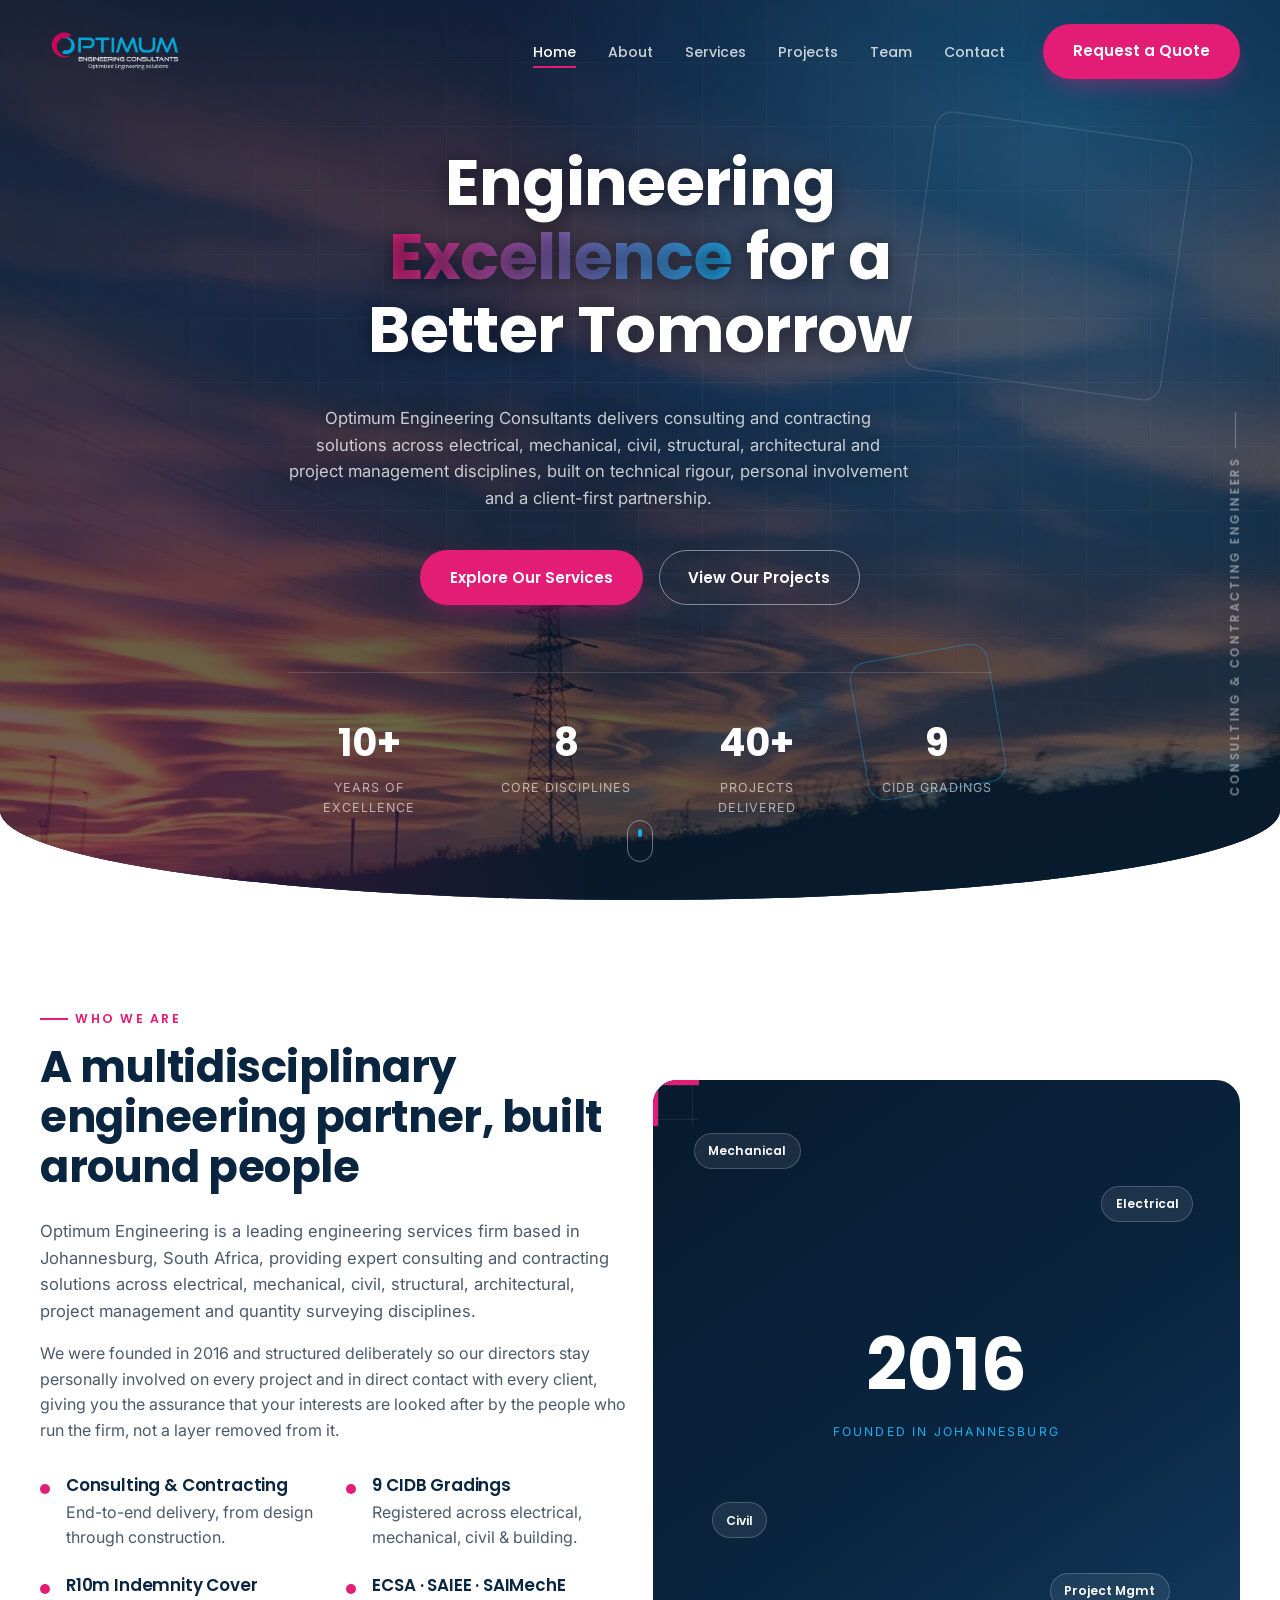
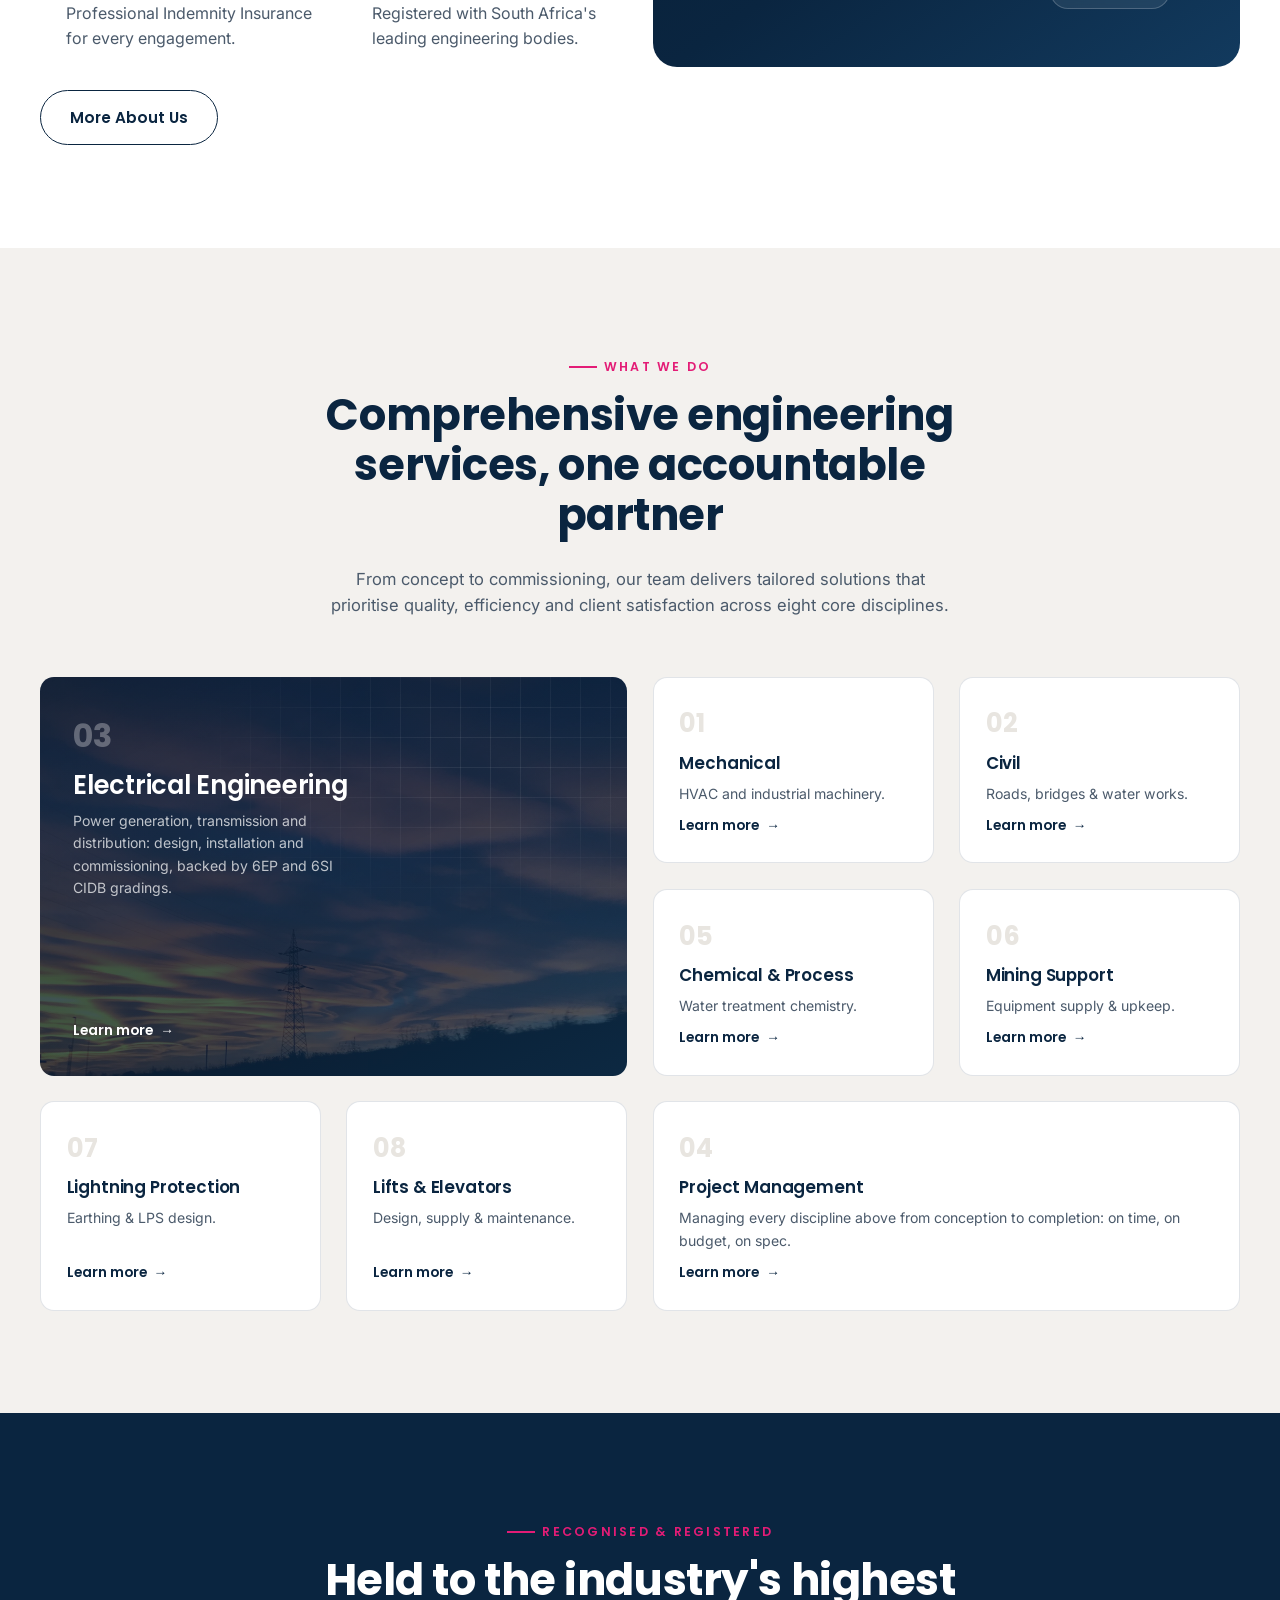
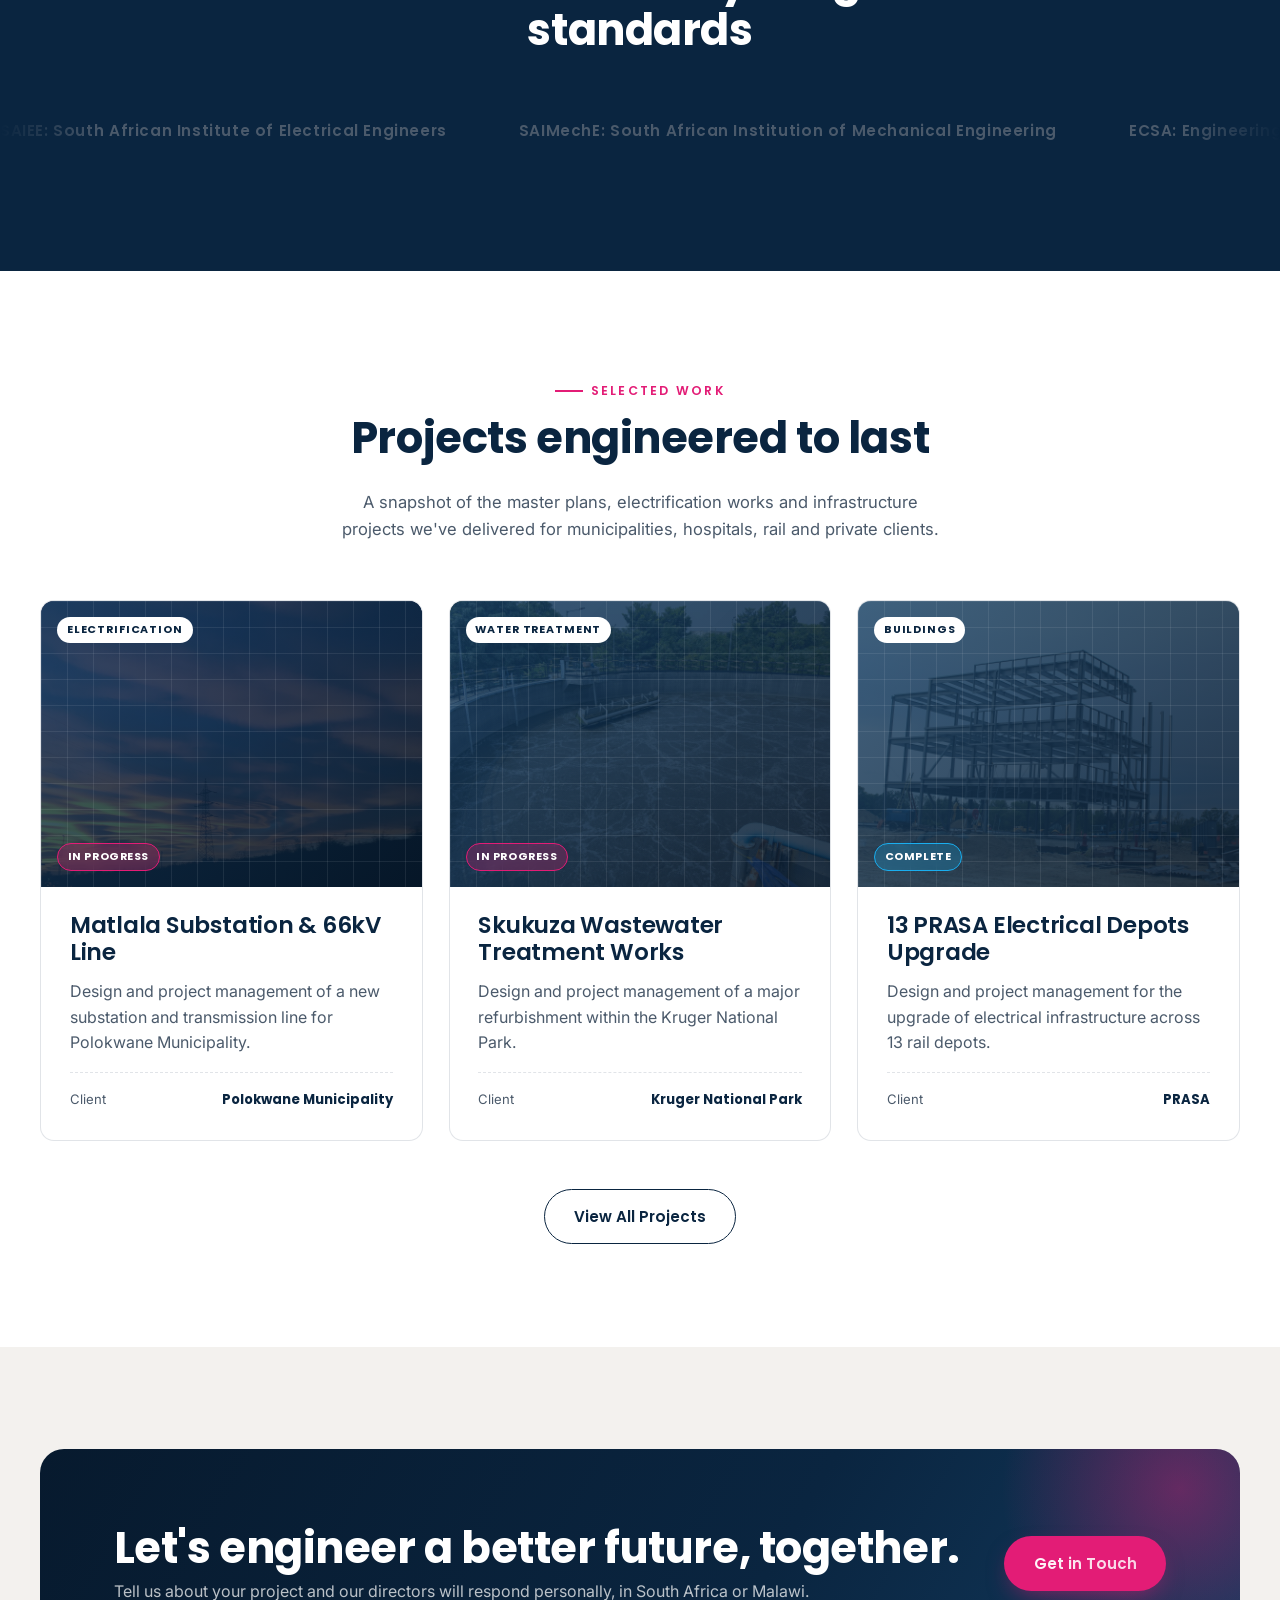
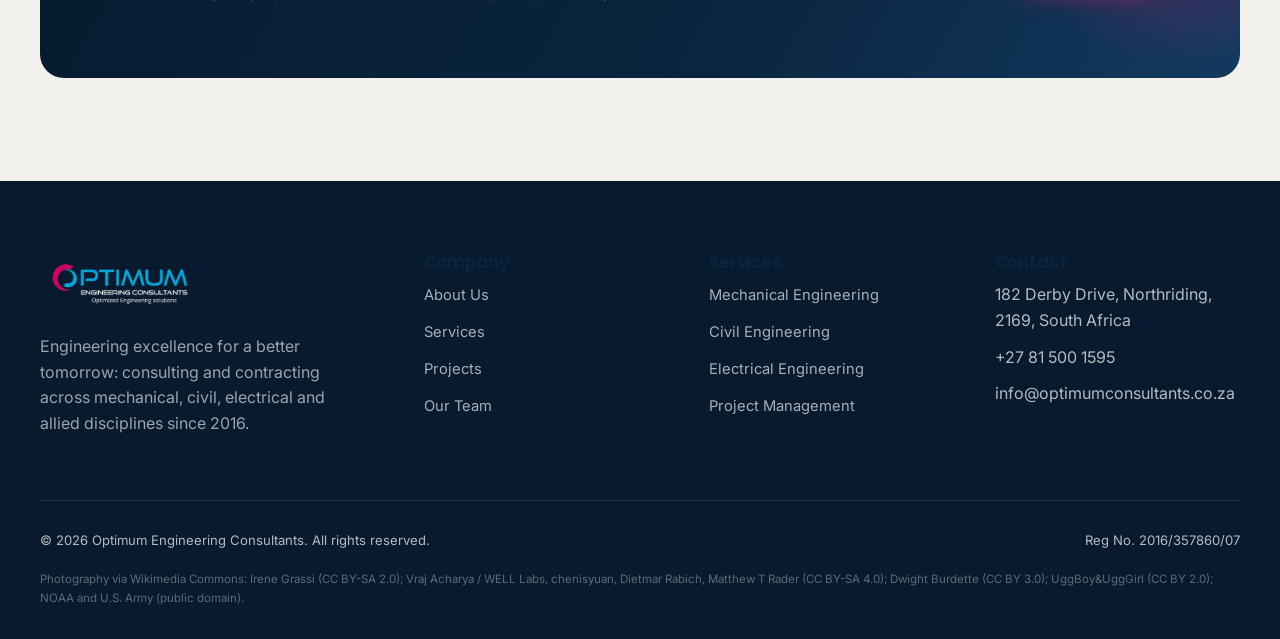
==== index.html @ 6f6d1c6f "Initial commit: Optimum Engineering Consultants website Multi-page static site with home, about, ser" ====
<!doctype html>
<html lang="en">
<head>
<meta charset="UTF-8">
<meta name="viewport" content="width=device-width, initial-scale=1.0">
<title>Optimum Engineering Consultants | Engineering Excellence for a Better Tomorrow</title>
<meta name="description" content="Optimum Engineering Consultants is a Johannesburg-based multidisciplinary engineering firm delivering mechanical, civil, electrical, project management and specialist engineering services across Southern Africa.">
<link rel="preconnect" href="https://fonts.googleapis.com">
<link rel="preconnect" href="https://fonts.gstatic.com" crossorigin>
<link href="https://fonts.googleapis.com/css2?family=Inter:wght@400;500;600;700&family=Poppins:wght@500;600;700&display=swap" rel="stylesheet">
<link rel="stylesheet" href="assets/css/base.css">
<link rel="stylesheet" href="assets/css/components.css">
<link rel="stylesheet" href="assets/css/animations.css">
</head>
<body>

<header class="site-header">
  <div class="container">
    <a href="index.html" class="brand">
      <img src="assets/img/logo.png" alt="Optimum Engineering Consultants" class="brand__logo">
    </a>
    <nav class="nav">
      <ul class="nav__links">
        <li><a href="index.html">Home</a></li>
        <li><a href="about.html">About</a></li>
        <li><a href="services.html">Services</a></li>
        <li><a href="projects.html">Projects</a></li>
        <li><a href="team.html">Team</a></li>
        <li><a href="contact.html">Contact</a></li>
      </ul>
      <a href="contact.html" class="btn btn--primary">Request a Quote</a>
    </nav>
    <button class="nav__toggle" aria-label="Toggle navigation" aria-expanded="false"><span></span></button>
  </div>
</header>

<main>

  <section class="hero">
    <div class="hero__photo" aria-hidden="true"></div>
    <div class="hero__bg" aria-hidden="true"></div>
    <div class="hero__grid" aria-hidden="true"></div>
    <div class="hero__panel hero__panel--a" aria-hidden="true"></div>
    <div class="hero__panel hero__panel--b" aria-hidden="true"></div>
    <span class="hero__tag" aria-hidden="true">Consulting &amp; Contracting Engineers</span>
    <div class="container">
      <div class="hero__content">
        <h1>Engineering <em>Excellence</em> for a Better Tomorrow</h1>
        <p class="lede">Optimum Engineering Consultants delivers consulting and contracting solutions across electrical, mechanical, civil, structural, architectural and project management disciplines, built on technical rigour, personal involvement and a client-first partnership.</p>
        <div class="hero__ctas">
          <a href="services.html" class="btn btn--primary">Explore Our Services</a>
          <a href="projects.html" class="btn btn--outline">View Our Projects</a>
        </div>
        <div class="hero__stats">
          <div class="stat">
            <div class="stat__num"><span data-count="10" data-suffix="+">0</span></div>
            <div class="stat__label">Years of Excellence</div>
          </div>
          <div class="stat">
            <div class="stat__num"><span data-count="8">0</span></div>
            <div class="stat__label">Core Disciplines</div>
          </div>
          <div class="stat">
            <div class="stat__num"><span data-count="40" data-suffix="+">0</span></div>
            <div class="stat__label">Projects Delivered</div>
          </div>
          <div class="stat">
            <div class="stat__num"><span data-count="9">0</span></div>
            <div class="stat__label">CIDB Gradings</div>
          </div>
        </div>
      </div>
    </div>
    <span class="scroll-cue" aria-hidden="true"></span>
  </section>

  <section class="section" id="about">
    <div class="container grid grid--2" style="align-items:center;">
      <div data-reveal>
        <span class="eyebrow">Who We Are</span>
        <h2>A multidisciplinary engineering partner, built around people</h2>
        <p class="lede">Optimum Engineering is a leading engineering services firm based in Johannesburg, South Africa, providing expert consulting and contracting solutions across electrical, mechanical, civil, structural, architectural, project management and quantity surveying disciplines.</p>
        <p>We were founded in 2016 and structured deliberately so our directors stay personally involved on every project and in direct contact with every client, giving you the assurance that your interests are looked after by the people who run the firm, not a layer removed from it.</p>
        <div class="grid grid--2" style="margin-top:2rem;">
          <div class="contact-card">
            <span class="contact-card__dot" aria-hidden="true"></span>
            <div>
              <h4>Consulting &amp; Contracting</h4>
              <p>End-to-end delivery, from design through construction.</p>
            </div>
          </div>
          <div class="contact-card">
            <span class="contact-card__dot" aria-hidden="true"></span>
            <div>
              <h4>9 CIDB Gradings</h4>
              <p>Registered across electrical, mechanical, civil &amp; building.</p>
            </div>
          </div>
          <div class="contact-card">
            <span class="contact-card__dot" aria-hidden="true"></span>
            <div>
              <h4>R10m Indemnity Cover</h4>
              <p>Professional Indemnity Insurance for every engagement.</p>
            </div>
          </div>
          <div class="contact-card">
            <span class="contact-card__dot" aria-hidden="true"></span>
            <div>
              <h4>ECSA &middot; SAIEE &middot; SAIMechE</h4>
              <p>Registered with South Africa's leading engineering bodies.</p>
            </div>
          </div>
        </div>
        <a href="about.html" class="btn btn--navy" style="margin-top:2.4rem;">More About Us</a>
      </div>
      <div data-reveal style="--reveal-delay:.15s;">
        <div class="spec-panel bracket bracket--end">
          <span class="spec-chip spec-chip--1">Mechanical</span>
          <span class="spec-chip spec-chip--2">Electrical</span>
          <span class="spec-chip spec-chip--3">Civil</span>
          <span class="spec-chip spec-chip--4">Project Mgmt</span>
          <div class="spec-panel__core">
            <div class="spec-panel__year">2016</div>
            <div class="spec-panel__label">Founded in Johannesburg</div>
          </div>
        </div>
      </div>
    </div>
  </section>

  <section class="section section--mist" id="services">
    <div class="container">
      <div class="section-head text-center">
        <span class="eyebrow">What We Do</span>
        <h2>Comprehensive engineering services, one accountable partner</h2>
        <p class="lede mx-auto">From concept to commissioning, our team delivers tailored solutions that prioritise quality, efficiency and client satisfaction across eight core disciplines.</p>
      </div>
      <div class="bento" data-reveal-group>
        <article class="bento__item bento__item--feature" style="--card-photo:url('../img/hero-pylon.jpg');">
          <span class="service-card__index">03</span>
          <h3>Electrical Engineering</h3>
          <p>Power generation, transmission and distribution: design, installation and commissioning, backed by 6EP and 6SI CIDB gradings.</p>
          <a href="services.html#electrical" class="service-card__link">Learn more</a>
        </article>
        <article class="bento__item">
          <span class="service-card__index">01</span>
          <h3>Mechanical</h3>
          <p>HVAC and industrial machinery.</p>
          <a href="services.html#mechanical" class="service-card__link">Learn more</a>
        </article>
        <article class="bento__item">
          <span class="service-card__index">02</span>
          <h3>Civil</h3>
          <p>Roads, bridges &amp; water works.</p>
          <a href="services.html#civil" class="service-card__link">Learn more</a>
        </article>
        <article class="bento__item">
          <span class="service-card__index">05</span>
          <h3>Chemical &amp; Process</h3>
          <p>Water treatment chemistry.</p>
          <a href="services.html#chemical" class="service-card__link">Learn more</a>
        </article>
        <article class="bento__item">
          <span class="service-card__index">06</span>
          <h3>Mining Support</h3>
          <p>Equipment supply &amp; upkeep.</p>
          <a href="services.html#mining" class="service-card__link">Learn more</a>
        </article>
        <article class="bento__item">
          <span class="service-card__index">07</span>
          <h3>Lightning Protection</h3>
          <p>Earthing &amp; LPS design.</p>
          <a href="services.html#lightning" class="service-card__link">Learn more</a>
        </article>
        <article class="bento__item">
          <span class="service-card__index">08</span>
          <h3>Lifts &amp; Elevators</h3>
          <p>Design, supply &amp; maintenance.</p>
          <a href="services.html#lifts" class="service-card__link">Learn more</a>
        </article>
        <article class="bento__item bento__item--wide">
          <span class="service-card__index">04</span>
          <h3>Project Management</h3>
          <p>Managing every discipline above from conception to completion: on time, on budget, on spec.</p>
          <a href="services.html#project-management" class="service-card__link">Learn more</a>
        </article>
      </div>
    </div>
  </section>

  <section class="section section--navy">
    <div class="container">
      <div class="section-head text-center" style="margin-bottom:2.4rem;">
        <span class="eyebrow">Recognised &amp; Registered</span>
        <h2>Held to the industry's highest standards</h2>
      </div>
    </div>
    <div class="stripe">
      <div class="stripe__track">
        <span class="stripe__item">SAIEE: South African Institute of Electrical Engineers</span>
        <span class="stripe__item">SAIMechE: South African Institution of Mechanical Engineering</span>
        <span class="stripe__item">ECSA: Engineering Council of South Africa</span>
        <span class="stripe__item">ECA: Electrical Contractors Association</span>
        <span class="stripe__item">CIDB: Construction Industry Development Board</span>
        <span class="stripe__item">SAIEE: South African Institute of Electrical Engineers</span>
        <span class="stripe__item">SAIMechE: South African Institution of Mechanical Engineering</span>
        <span class="stripe__item">ECSA: Engineering Council of South Africa</span>
        <span class="stripe__item">ECA: Electrical Contractors Association</span>
        <span class="stripe__item">CIDB: Construction Industry Development Board</span>
      </div>
    </div>
  </section>

  <section class="section" id="projects">
    <div class="container">
      <div class="section-head text-center">
        <span class="eyebrow">Selected Work</span>
        <h2>Projects engineered to last</h2>
        <p class="lede mx-auto">A snapshot of the master plans, electrification works and infrastructure projects we've delivered for municipalities, hospitals, rail and private clients.</p>
      </div>
      <div class="grid grid--3" data-reveal-group>
        <article class="card project-card">
          <div class="project-card__media" style="--card-photo:url('../img/hero-pylon.jpg');">
            <span class="project-card__tag">Electrification</span>
            <span class="project-card__status project-card__status--progress">In Progress</span>
          </div>
          <div class="project-card__body">
            <h3>Matlala Substation &amp; 66kV Line</h3>
            <p>Design and project management of a new substation and transmission line for Polokwane Municipality.</p>
            <div class="project-card__meta"><span>Client</span><strong>Polokwane Municipality</strong></div>
          </div>
        </article>
        <article class="card project-card">
          <div class="project-card__media" style="--card-photo:url('../img/cards/water.jpg');">
            <span class="project-card__tag">Water Treatment</span>
            <span class="project-card__status project-card__status--progress">In Progress</span>
          </div>
          <div class="project-card__body">
            <h3>Skukuza Wastewater Treatment Works</h3>
            <p>Design and project management of a major refurbishment within the Kruger National Park.</p>
            <div class="project-card__meta"><span>Client</span><strong>Kruger National Park</strong></div>
          </div>
        </article>
        <article class="card project-card">
          <div class="project-card__media" style="--card-photo:url('../img/cards/building.jpg');">
            <span class="project-card__tag">Buildings</span>
            <span class="project-card__status project-card__status--complete">Complete</span>
          </div>
          <div class="project-card__body">
            <h3>13 PRASA Electrical Depots Upgrade</h3>
            <p>Design and project management for the upgrade of electrical infrastructure across 13 rail depots.</p>
            <div class="project-card__meta"><span>Client</span><strong>PRASA</strong></div>
          </div>
        </article>
      </div>
      <div class="text-center" style="margin-top:3rem;">
        <a href="projects.html" class="btn btn--navy">View All Projects</a>
      </div>
    </div>
  </section>

  <section class="section section--mist">
    <div class="container">
      <div class="cta-banner" data-reveal>
        <div>
          <h2>Let's engineer a better future, together.</h2>
          <p>Tell us about your project and our directors will respond personally, in South Africa or Malawi.</p>
        </div>
        <a href="contact.html" class="btn btn--primary">Get in Touch</a>
      </div>
    </div>
  </section>

</main>

<footer class="site-footer">
  <div class="container">
    <div class="footer__top">
      <div class="footer__about">
        <a href="index.html" class="brand" style="margin-bottom:1.2rem;">
          <img src="assets/img/logo.png" alt="Optimum Engineering Consultants" class="brand__logo">
        </a>
        <p>Engineering excellence for a better tomorrow: consulting and contracting across mechanical, civil, electrical and allied disciplines since 2016.</p>
      </div>
      <div>
        <h4>Company</h4>
        <ul class="footer__links">
          <li><a href="about.html">About Us</a></li>
          <li><a href="services.html">Services</a></li>
          <li><a href="projects.html">Projects</a></li>
          <li><a href="team.html">Our Team</a></li>
        </ul>
      </div>
      <div>
        <h4>Services</h4>
        <ul class="footer__links">
          <li><a href="services.html#mechanical">Mechanical Engineering</a></li>
          <li><a href="services.html#civil">Civil Engineering</a></li>
          <li><a href="services.html#electrical">Electrical Engineering</a></li>
          <li><a href="services.html#project-management">Project Management</a></li>
        </ul>
      </div>
      <div>
        <h4>Contact</h4>
        <ul class="footer__links">
          <li>182 Derby Drive, Northriding, 2169, South Africa</li>
          <li>+27 81 500 1595</li>
          <li>info@optimumconsultants.co.za</li>
        </ul>
      </div>
    </div>
    <div class="footer__bottom">
      <span>&copy; 2026 Optimum Engineering Consultants. All rights reserved.</span>
      <span>Reg No. 2016/357860/07</span>
    </div>
    <p style="margin:1.2rem 0 0;font-size:.72rem;color:rgba(255,255,255,.35);">Photography via Wikimedia Commons: Irene Grassi (CC BY-SA 2.0); Vraj Acharya / WELL Labs, chenisyuan, Dietmar Rabich, Matthew T Rader (CC BY-SA 4.0); Dwight Burdette (CC BY 3.0); UggBoy&amp;UggGirl (CC BY 2.0); NOAA and U.S. Army (public domain).</p>
  </div>
</footer>

<div class="mobile-cta-bar">
  <a href="contact.html" class="btn btn--primary">Request a Quote</a>
</div>

<script src="assets/js/main.js"></script>
</body>
</html>
---- assets/css/base.css ----
:root{
  --pink: #E31C76;
  --pink-dark: #B8125D;
  --navy: #0A2540;
  --navy-deep: #071A2E;
  --navy-soft: #123A5E;
  --cyan: #1AAEEF;
  --ink: #16222F;
  --ink-soft: #4B5A6B;
  --paper: #FFFFFF;
  --mist: #F3F1EE;
  --mist-dark: #E8E5E0;
  --line: rgba(10,37,64,.12);

  --font-head: 'Poppins', 'Segoe UI', sans-serif;
  --font-body: 'Inter', 'Segoe UI', sans-serif;

  --container: 1200px;
  --gap: clamp(1.25rem, 2vw, 2rem);
  --radius: 14px;

  --ease: cubic-bezier(.22,.9,.3,1);
}

*, *::before, *::after{ box-sizing: border-box; }

html{ scroll-behavior: smooth; }

body{
  margin: 0;
  font-family: var(--font-body);
  color: var(--ink);
  background: var(--paper);
  line-height: 1.6;
  -webkit-font-smoothing: antialiased;
  overflow-x: hidden;
  overflow-wrap: break-word;
}

img{ max-width: 100%; display: block; }

a{ color: inherit; text-decoration: none; }

ul{ margin: 0; padding: 0; list-style: none; }

h1, h2, h3, h4{
  font-family: var(--font-head);
  color: var(--navy);
  line-height: 1.15;
  margin: 0 0 .6em;
  letter-spacing: -0.01em;
  overflow-wrap: normal;
}

h1{ font-weight: 700; font-size: clamp(2.4rem, 5vw, 4.2rem); }
h2{ font-weight: 700; font-size: clamp(1.9rem, 3.4vw, 2.8rem); }
h3{ font-weight: 600; font-size: clamp(1.2rem, 1.8vw, 1.5rem); }
h4{ font-weight: 600; font-size: 1.05rem; }

p{ margin: 0 0 1em; color: var(--ink-soft); }

.container{
  width: min(100% - 2.5rem, var(--container));
  margin-inline: auto;
}

.section{
  padding: clamp(4rem, 8vw, 7rem) 0;
  position: relative;
}

.section--navy{
  background: var(--navy);
  color: #fff;
}
.section--navy p{ color: rgba(255,255,255,.72); }
.section--navy h2, .section--navy h3, .section--navy h4{ color: #fff; }

.section--mist{ background: var(--mist); }

.eyebrow{
  display: inline-flex;
  align-items: center;
  gap: .6em;
  font-family: var(--font-head);
  font-weight: 600;
  font-size: .78rem;
  letter-spacing: .18em;
  text-transform: uppercase;
  color: var(--pink);
  margin-bottom: 1em;
}
.eyebrow::before{
  content: '';
  width: 28px;
  height: 2px;
  background: var(--pink);
}

.lede{
  font-size: clamp(1.02rem, 1.3vw, 1.18rem);
  max-width: 62ch;
}

.text-center{ text-align: center; }
.mx-auto{ margin-inline: auto; }

.visually-hidden{
  position: absolute !important;
  width: 1px; height: 1px;
  overflow: hidden;
  clip: rect(0 0 0 0);
  white-space: nowrap;
}

@media (max-width: 760px){
  .section{ padding: 3.2rem 0; }
}

@media (max-width: 640px){
  .container{ width: min(100% - 1.75rem, var(--container)); }

  h1{ font-size: 1.9rem; letter-spacing: -0.015em; }
  h2{ font-size: 1.5rem; }
  h3{ font-size: 1.02rem; }
  h4{ font-size: .92rem; }
  body{ font-size: .93rem; }
  p{ font-size: .93rem; }
  .lede{ font-size: .96rem; }

  .eyebrow{ font-size: .68rem; margin-bottom: .8em; }
  .eyebrow::before{ width: 20px; }

  .section{ padding: 2.4rem 0; }
  .section-head{ margin-bottom: 1.8rem; }
}
---- assets/css/components.css ----
.btn{
  display: inline-flex;
  align-items: center;
  gap: .6em;
  font-family: var(--font-head);
  font-weight: 600;
  font-size: .95rem;
  padding: .95em 1.9em;
  border-radius: 999px;
  border: 1.5px solid transparent;
  cursor: pointer;
  transition: transform .35s var(--ease), box-shadow .35s var(--ease), background .35s var(--ease), color .35s var(--ease), border-color .35s var(--ease);
  white-space: nowrap;
}
.btn--primary{
  background: var(--pink);
  color: #fff;
  box-shadow: 0 10px 24px -8px rgba(227,28,118,.55);
}
.btn--primary:hover{
  background: var(--pink-dark);
  transform: translateY(-2px);
  box-shadow: 0 14px 30px -8px rgba(227,28,118,.65);
}
.btn--outline{
  background: transparent;
  border-color: rgba(255,255,255,.45);
  color: #fff;
}
.btn--outline:hover{
  border-color: #fff;
  transform: translateY(-2px);
}
.btn--navy{
  background: transparent;
  border-color: var(--navy);
  color: var(--navy);
}
.btn--navy:hover{
  background: var(--navy);
  color: #fff;
  transform: translateY(-2px);
}


.site-header{
  position: fixed;
  inset: 0 0 auto 0;
  z-index: 200;
  padding: 1.4rem 0;
  transition: padding .4s var(--ease), background .4s var(--ease), box-shadow .4s var(--ease);
}
.site-header .container{
  display: flex;
  align-items: center;
  justify-content: space-between;
  gap: 1.5rem;
}
.site-header.is-scrolled{
  padding: .8rem 0;
  background: rgba(10,37,64,.92);
  backdrop-filter: blur(14px);
  box-shadow: 0 10px 30px -18px rgba(0,0,0,.5);
}

.brand{
  display: inline-flex;
  align-items: center;
  line-height: 0;
  transition: transform .35s var(--ease);
}
.brand:hover{ transform: translateY(-1px); }
.brand__logo{
  display: block;
  height: 58px;
  width: auto;
}
.footer__about .brand__logo{ height: 62px; }

.nav{
  display: flex;
  align-items: center;
  gap: 2.4rem;
}
.nav__links{
  display: flex;
  gap: 2rem;
}
.nav__links a{
  font-family: var(--font-head);
  font-size: .88rem;
  font-weight: 500;
  color: rgba(255,255,255,.78);
  position: relative;
  padding: .3rem 0;
  transition: color .3s var(--ease);
}
.nav__links a::after{
  content: '';
  position: absolute;
  left: 0; bottom: -2px;
  width: 0;
  height: 2px;
  background: var(--pink);
  transition: width .35s var(--ease);
}
.nav__links a:hover,
.nav__links a.is-active{
  color: #fff;
}
.nav__links a:hover::after,
.nav__links a.is-active::after{
  width: 100%;
}

.nav__toggle{
  display: none;
  width: 42px;
  height: 42px;
  border-radius: 10px;
  border: 1px solid rgba(255,255,255,.3);
  background: transparent;
  position: relative;
  cursor: pointer;
}
.nav__toggle span,
.nav__toggle span::before,
.nav__toggle span::after{
  content: '';
  position: absolute;
  left: 11px; right: 11px;
  height: 2px;
  background: #fff;
  transition: transform .3s var(--ease), opacity .3s var(--ease);
}
.nav__toggle span{ top: 20px; }
.nav__toggle span::before{ top: -7px; }
.nav__toggle span::after{ top: 7px; }
.nav__toggle.is-open span{ background: transparent; }
.nav__toggle.is-open span::before{ transform: translateY(7px) rotate(45deg); }
.nav__toggle.is-open span::after{ transform: translateY(-7px) rotate(-45deg); }

@media (max-width: 920px){
  .nav__toggle{ display: block; }
  .nav{
    position: fixed;
    inset: 0 0 0 auto;
    width: min(78vw, 360px);
    height: 100vh;
    background: var(--navy-deep);
    flex-direction: column;
    align-items: flex-start;
    justify-content: center;
    padding: 2rem 2.4rem;
    transform: translateX(100%);
    transition: transform .5s var(--ease);
  }
  .nav.is-open{ transform: translateX(0); }
  .nav__links{
    flex-direction: column;
    gap: 1.4rem;
  }
  .nav__links a{ font-size: 1.1rem; }
}


.bracket{
  position: relative;
}
.bracket::before{
  content: '';
  position: absolute;
  width: 46px; height: 46px;
  border-left: 5px solid var(--pink);
  border-top: 5px solid var(--pink);
  top: -14px; left: -16px;
}
.bracket--end::after{
  content: '';
  position: absolute;
  width: 46px; height: 46px;
  border-right: 5px solid var(--cyan);
  border-bottom: 5px solid var(--cyan);
  bottom: -14px; right: -16px;
}

.section-head{
  max-width: 44rem;
  margin-bottom: clamp(2.4rem, 5vw, 3.6rem);
}
.section-head.text-center{ margin-inline: auto; }


.hero{
  position: relative;
  min-height: 100vh;
  padding: 7rem 0 3rem;
  display: flex;
  align-items: center;
  background: var(--navy);
  color: #fff;
  overflow: hidden;
  isolation: isolate;
  border-radius: 0 0 50% 50% / 0 0 clamp(50px, 7vw, 110px) clamp(50px, 7vw, 110px);
}
.hero__photo{
  position: absolute;
  inset: 0;
  z-index: -4;
  background-image: url('../img/hero-pylon.jpg');
  background-size: cover;
  background-position: center 68%;
  filter: grayscale(.1) brightness(.72) contrast(1.08) saturate(1.15);
  transform: scale(1.04);
}
.hero__bg{
  position: absolute;
  inset: 0;
  z-index: -3;
  background:
    radial-gradient(circle at 82% 14%, rgba(26,174,239,.3), transparent 42%),
    radial-gradient(circle at 6% 96%, rgba(227,28,118,.24), transparent 36%),
    linear-gradient(160deg, rgba(7,26,46,.68) 0%, rgba(10,37,64,.56) 55%, rgba(18,58,94,.5) 100%);
}
.hero__content h1,
.hero__content p,
.page-hero h1,
.page-hero .lede,
.page-hero__crumb{
  text-shadow: 0 2px 18px rgba(2,10,20,.55);
}
.hero__tag{
  position: absolute;
  right: 2.2rem;
  bottom: 6.5rem;
  z-index: 1;
  display: flex;
  align-items: center;
  gap: .8em;
  font-family: var(--font-head);
  font-size: .72rem;
  font-weight: 600;
  letter-spacing: .22em;
  text-transform: uppercase;
  color: rgba(255,255,255,.45);
  transform-origin: bottom right;
  transform: rotate(-90deg) translateX(100%);
  white-space: nowrap;
}
.hero__tag::after{
  content: '';
  width: 36px; height: 1px;
  background: rgba(255,255,255,.3);
}
@media (max-width: 920px){
  .hero__tag{ display: none; }
}
.hero__grid{
  position: absolute;
  inset: -2px;
  z-index: -1;
  background-image:
    linear-gradient(rgba(255,255,255,.05) 1px, transparent 1px),
    linear-gradient(90deg, rgba(255,255,255,.05) 1px, transparent 1px);
  background-size: 64px 64px;
  mask-image: radial-gradient(ellipse 80% 70% at 60% 40%, #000 20%, transparent 78%);
}
.hero__panel{
  position: absolute;
  z-index: -1;
  border: 1.5px solid rgba(255,255,255,.14);
  border-radius: 18px;
}
.hero__panel--a{ width: 260px; height: 260px; top: 14%; right: 8%; transform: rotate(8deg); }
.hero__panel--b{ width: 140px; height: 140px; bottom: 12%; right: 22%; border-color: rgba(26,174,239,.4); transform: rotate(-10deg); }

.hero__content{
  max-width: 44rem;
  margin-inline: auto;
  text-align: center;
}
.hero__content .hero__ctas{ justify-content: center; }
.hero__content .hero__stats{ justify-content: center; }
.hero h1{ color: #fff; }
.hero h1 em{
  font-style: normal;
  background: linear-gradient(100deg, var(--pink), var(--cyan));
  -webkit-background-clip: text;
  background-clip: text;
  color: transparent;
}
.hero p{ color: rgba(255,255,255,.76); margin-top: 1.2rem; }
.hero__ctas{
  display: flex;
  flex-wrap: wrap;
  gap: 1rem;
  margin-top: 2.4rem;
}

.hero__stats{
  display: grid;
  grid-template-columns: repeat(4, auto);
  gap: clamp(1.6rem, 4vw, 3.2rem);
  margin-top: 4.2rem;
  padding-top: 2.4rem;
  border-top: 1px solid rgba(255,255,255,.14);
}
.stat__num{
  font-family: var(--font-head);
  font-weight: 700;
  font-size: clamp(1.8rem, 3vw, 2.4rem);
  color: #fff;
}
.stat__label{
  font-size: .78rem;
  color: rgba(255,255,255,.6);
  text-transform: uppercase;
  letter-spacing: .08em;
  margin-top: .3rem;
}

.scroll-cue{
  position: absolute;
  left: 50%;
  bottom: 2.4rem;
  transform: translateX(-50%);
  width: 26px; height: 42px;
  border: 1.5px solid rgba(255,255,255,.4);
  border-radius: 999px;
}
.scroll-cue::before{
  content: '';
  position: absolute;
  left: 50%; top: 8px;
  width: 4px; height: 8px;
  margin-left: -2px;
  border-radius: 2px;
  background: var(--cyan);
  animation: cueDrop 1.8s ease-in-out infinite;
}
@keyframes cueDrop{
  0%{ transform: translateY(0); opacity: 1; }
  70%{ transform: translateY(14px); opacity: 0; }
  100%{ opacity: 0; }
}

@media (max-width: 760px){
  .hero__stats{ grid-template-columns: repeat(2, auto); row-gap: 2rem; }
  .hero__panel{ display: none; }
}


.page-hero{
  position: relative;
  padding: clamp(8.5rem, 16vw, 11.5rem) 0 clamp(4rem, 8vw, 6rem);
  background: var(--navy);
  color: #fff;
  overflow: hidden;
  isolation: isolate;
  border-radius: 0 0 50% 50% / 0 0 clamp(50px, 7vw, 110px) clamp(50px, 7vw, 110px);
}
.page-hero__photo{
  position: absolute;
  inset: 0;
  z-index: -3;
  background-image: url('../img/hero-pylon.jpg');
  background-size: cover;
  background-position: center 62%;
  filter: grayscale(.1) brightness(.68) contrast(1.08) saturate(1.15);
  transform: scale(1.04);
}
.page-hero__bg{
  position: absolute;
  inset: 0;
  z-index: -2;
  background:
    radial-gradient(circle at 88% 10%, rgba(26,174,239,.3), transparent 42%),
    radial-gradient(circle at 4% 100%, rgba(227,28,118,.26), transparent 36%),
    linear-gradient(160deg, rgba(7,26,46,.72) 0%, rgba(10,37,64,.6) 55%, rgba(18,58,94,.54) 100%);
}
.page-hero__crumb{
  font-family: var(--font-head);
  font-size: .78rem;
  font-weight: 600;
  letter-spacing: .1em;
  text-transform: uppercase;
  color: rgba(255,255,255,.5);
  margin-bottom: 1.2rem;
}
.page-hero__crumb a{ color: rgba(255,255,255,.5); transition: color .3s var(--ease); }
.page-hero__crumb a:hover{ color: var(--cyan); }
.page-hero h1{ color: #fff; max-width: 32rem; }
.page-hero .lede{ color: rgba(255,255,255,.72); max-width: 40rem; }

.quote-band{
  position: relative;
  background: var(--navy);
  color: #fff;
  text-align: center;
  padding: clamp(4rem, 9vw, 6.5rem) 0;
  overflow: hidden;
  isolation: isolate;
}
.quote-band__bg{
  position: absolute;
  inset: 0;
  z-index: -1;
  background:
    radial-gradient(circle at 50% 120%, rgba(227,28,118,.22), transparent 55%),
    linear-gradient(160deg, var(--navy-deep) 0%, var(--navy) 100%);
}
.quote-band__mark{
  font-family: var(--font-head);
  font-weight: 700;
  font-size: 4.5rem;
  line-height: 1;
  color: var(--pink);
  opacity: .5;
  margin-bottom: -.6rem;
}
.quote-band__text{
  font-family: var(--font-head);
  font-weight: 600;
  font-size: clamp(1.4rem, 2.8vw, 2.2rem);
  line-height: 1.4;
  max-width: 50rem;
  margin-inline: auto;
}
.quote-band__text em{
  font-style: normal;
  background: linear-gradient(100deg, var(--pink), var(--cyan));
  -webkit-background-clip: text;
  background-clip: text;
  color: transparent;
}

.fact-list{ display: grid; gap: 1.1rem; }
.fact-list__row{
  display: flex;
  justify-content: space-between;
  align-items: baseline;
  gap: 1rem;
  padding-bottom: 1.1rem;
  border-bottom: 1px dashed rgba(255,255,255,.18);
  font-size: .92rem;
}
.fact-list__row:last-child{ border-bottom: none; padding-bottom: 0; }
.fact-list__label{ color: rgba(255,255,255,.6); }
.fact-list__value{
  font-family: var(--font-head);
  font-weight: 600;
  color: #fff;
  text-align: right;
}
.fact-panel{
  background: linear-gradient(155deg, var(--navy-deep), var(--navy) 65%, var(--navy-soft));
  border-radius: var(--radius);
  padding: clamp(1.8rem, 2.6vw, 2.4rem);
  color: #fff;
}
.fact-panel h3{ color: #fff; margin-bottom: 1.4rem; }

.grid{ display: grid; gap: var(--gap); }
.grid--2{ grid-template-columns: repeat(2, 1fr); }
.grid--3{ grid-template-columns: repeat(3, 1fr); }
.grid--4{ grid-template-columns: repeat(4, 1fr); }
.grid--auto{ grid-template-columns: repeat(auto-fit, minmax(230px, 1fr)); }
@media (max-width: 980px){
  .grid--4{ grid-template-columns: repeat(2, 1fr); }
  .grid--3{ grid-template-columns: repeat(2, 1fr); }
}
@media (max-width: 640px){
  .grid--2{ grid-template-columns: 1fr; }
  .grid--auto{ grid-template-columns: repeat(2, 1fr); }
}
@media (max-width: 440px){
  .grid--3, .grid--4{ grid-template-columns: 1fr; }
}


.card{
  background: #fff;
  border-radius: var(--radius);
  border: 1px solid var(--line);
  padding: clamp(1.6rem, 2.4vw, 2.2rem);
  min-width: 0;
  transition: transform .45s var(--ease), box-shadow .45s var(--ease), border-color .45s var(--ease);
}
.card:hover{
  transform: translateY(-6px);
  box-shadow: 0 24px 48px -24px rgba(10,37,64,.28);
  border-color: transparent;
}

.service-card{
  display: flex;
  flex-direction: column;
  gap: 1.1rem;
}
.service-card__index{
  font-family: var(--font-head);
  font-weight: 700;
  font-size: 2.2rem;
  color: var(--mist-dark);
  transition: color .4s var(--ease);
}
.card:hover .service-card__index{ color: var(--pink); }
.service-card h3{ margin-bottom: .2rem; }
.service-card p{ margin-bottom: 0; font-size: .96rem; }
.service-card__link{
  margin-top: auto;
  font-family: var(--font-head);
  font-weight: 600;
  font-size: .86rem;
  color: var(--navy);
  display: inline-flex;
  align-items: center;
  gap: .5em;
}
.service-card__link::after{
  content: '\2192';
  transition: transform .35s var(--ease);
}
.card:hover .service-card__link::after{ transform: translateX(5px); }


.bento{
  display: grid;
  grid-template-columns: repeat(4, 1fr);
  grid-auto-rows: minmax(150px, auto);
  gap: var(--gap);
}
.bento__item{
  background: #fff;
  border-radius: var(--radius);
  border: 1px solid var(--line);
  padding: clamp(1.4rem, 2vw, 2rem);
  display: flex;
  flex-direction: column;
  justify-content: flex-end;
  gap: .6rem;
  transition: transform .45s var(--ease), box-shadow .45s var(--ease), border-color .45s var(--ease);
}
.bento__item:hover{
  transform: translateY(-6px);
  box-shadow: 0 24px 48px -24px rgba(10,37,64,.28);
  border-color: transparent;
}
.bento__item .service-card__index{
  font-family: var(--font-head);
  font-weight: 700;
  font-size: 1.6rem;
  color: var(--mist-dark);
  transition: color .4s var(--ease);
}
.bento__item:hover .service-card__index{ color: var(--pink); }
.bento__item h3{ margin-bottom: 0; font-size: 1.05rem; }
.bento__item p{ font-size: .88rem; margin-bottom: 0; }

.bento__item--feature{
  grid-column: span 2;
  grid-row: span 2;
  position: relative;
  overflow: hidden;
  color: #fff;
  background:
    linear-gradient(155deg, rgba(7,26,46,.84), rgba(10,37,64,.76) 65%, rgba(18,58,94,.7)),
    var(--card-photo, none) center/cover no-repeat,
    linear-gradient(155deg, var(--navy-deep), var(--navy) 65%, var(--navy-soft));
  border: none;
  padding: clamp(1.8rem, 2.6vw, 2.6rem);
}
.bento__item--feature::before{
  content: '';
  position: absolute;
  inset: 0;
  background-image: linear-gradient(rgba(255,255,255,.07) 1px, transparent 1px), linear-gradient(90deg, rgba(255,255,255,.07) 1px, transparent 1px);
  background-size: 30px 30px;
  mask-image: radial-gradient(ellipse 70% 60% at 75% 20%, #000 10%, transparent 72%);
}
.bento__item--feature .service-card__index{ color: rgba(255,255,255,.3); font-size: 2rem; position: relative; }
.bento__item--feature h3{ color: #fff; font-size: clamp(1.3rem, 2vw, 1.7rem); position: relative; }
.bento__item--feature p{ color: rgba(255,255,255,.72); max-width: 32ch; position: relative; }
.bento__item--feature .service-card__link{ color: #fff; position: relative; }

.bento__item--wide{
  grid-column: span 2;
}

@media (max-width: 980px){
  .bento{ grid-template-columns: repeat(2, 1fr); }
  .bento__item--feature{ grid-column: span 2; grid-row: span 1; }
  .bento__item--wide{ grid-column: span 2; }
}
@media (max-width: 560px){
  .bento{ grid-template-columns: 1fr; }
  .bento__item--feature, .bento__item--wide{ grid-column: span 1; }
}


.value-card{
  background: var(--mist);
  border: none;
}
.value-card__num{
  display: inline-flex;
  align-items: center;
  justify-content: center;
  width: 2.4rem; height: 2.4rem;
  border-radius: 50%;
  background: var(--navy);
  color: #fff;
  font-family: var(--font-head);
  font-weight: 700;
  font-size: .95rem;
  margin-bottom: 1.1rem;
}
.value-card:hover .value-card__num{ background: var(--pink); }


.timeline{
  display: grid;
  grid-template-columns: repeat(4, 1fr);
  gap: var(--gap);
  position: relative;
}
.timeline::before{
  content: '';
  position: absolute;
  left: 0; right: 0; top: 22px;
  height: 2px;
  background: var(--line);
}
.timeline__step{ position: relative; }
.timeline__num{
  width: 44px; height: 44px;
  border-radius: 50%;
  background: var(--navy);
  color: #fff;
  display: flex;
  align-items: center;
  justify-content: center;
  font-family: var(--font-head);
  font-weight: 700;
  margin-bottom: 1.3rem;
  position: relative;
  z-index: 1;
}
@media (max-width: 860px){
  .timeline{ grid-template-columns: 1fr; gap: 1.8rem; }
  .timeline::before{ display: none; }
}


.stripe{
  display: flex;
  align-items: center;
  gap: clamp(2rem, 6vw, 4.5rem);
  overflow: hidden;
  padding: 1.6rem 0;
  mask-image: linear-gradient(90deg, transparent, #000 8%, #000 92%, transparent);
}
.stripe__track{
  display: flex;
  align-items: center;
  gap: clamp(2rem, 6vw, 4.5rem);
  animation: marquee 26s linear infinite;
  flex: none;
}
.stripe__item{
  font-family: var(--font-head);
  font-weight: 600;
  font-size: .95rem;
  letter-spacing: .04em;
  color: var(--ink-soft);
  white-space: nowrap;
}
@keyframes marquee{
  from{ transform: translateX(0); }
  to{ transform: translateX(-50%); }
}


.project-card{
  overflow: hidden;
  padding: 0;
  display: flex;
  flex-direction: column;
}
.project-card__media{
  aspect-ratio: 4/3;
  position: relative;
  background:
    linear-gradient(135deg, rgba(18,58,94,.8), rgba(7,26,46,.86)),
    var(--card-photo, none) center/cover no-repeat,
    linear-gradient(135deg, var(--navy-soft), var(--navy-deep));
  overflow: hidden;
}
.project-card__media::before{
  content: '';
  position: absolute;
  inset: 0;
  background-image: linear-gradient(rgba(255,255,255,.08) 1px, transparent 1px), linear-gradient(90deg, rgba(255,255,255,.08) 1px, transparent 1px);
  background-size: 26px 26px;
  transition: transform .6s var(--ease);
}
.project-card:hover .project-card__media::before{ transform: scale(1.12) rotate(2deg); }
.project-card__tag{
  position: absolute;
  top: 1rem; left: 1rem;
  font-family: var(--font-head);
  font-size: .68rem;
  font-weight: 700;
  letter-spacing: .08em;
  text-transform: uppercase;
  color: var(--navy);
  background: #fff;
  padding: .4em .9em;
  border-radius: 999px;
}
.project-card__status{
  position: absolute;
  bottom: 1rem; left: 1rem;
  font-family: var(--font-head);
  font-size: .68rem;
  font-weight: 700;
  letter-spacing: .05em;
  text-transform: uppercase;
  padding: .4em .9em;
  border-radius: 999px;
  color: #fff;
  background: rgba(255,255,255,.18);
  border: 1px solid rgba(255,255,255,.4);
  backdrop-filter: blur(6px);
}
.project-card__status--complete{ background: rgba(26,174,239,.25); border-color: var(--cyan); }
.project-card__status--progress{ background: rgba(227,28,118,.25); border-color: var(--pink); }
.project-card__body{ padding: 1.6rem 1.8rem 1.9rem; }
.project-card__meta{
  display: flex;
  justify-content: space-between;
  font-size: .82rem;
  color: var(--ink-soft);
  margin-top: 1rem;
  padding-top: 1rem;
  border-top: 1px dashed var(--line);
}
.project-card__meta strong{ color: var(--navy); font-family: var(--font-head); }

.filter-bar{
  display: flex;
  flex-wrap: wrap;
  gap: .7rem;
  margin-bottom: 2.6rem;
}
.filter-btn{
  font-family: var(--font-head);
  font-weight: 600;
  font-size: .82rem;
  padding: .6em 1.3em;
  border-radius: 999px;
  border: 1.5px solid var(--line);
  background: #fff;
  color: var(--ink-soft);
  cursor: pointer;
  transition: all .3s var(--ease);
}
.filter-btn:hover{ border-color: var(--pink); color: var(--pink); }
.filter-btn.is-active{
  background: var(--navy);
  border-color: var(--navy);
  color: #fff;
}


.team-card{
  text-align: left;
}
.team-card__avatar{
  width: 64px; height: 64px;
  border-radius: 14px;
  display: flex;
  align-items: center;
  justify-content: center;
  font-family: var(--font-head);
  font-weight: 700;
  font-size: 1.15rem;
  color: #fff;
  background: linear-gradient(135deg, var(--pink), var(--navy-soft));
  margin-bottom: 1.3rem;
}
.team-card__role{
  font-family: var(--font-head);
  font-size: .78rem;
  font-weight: 600;
  letter-spacing: .04em;
  text-transform: uppercase;
  color: var(--pink);
  margin-bottom: .3rem;
}
.team-card__creds{
  font-size: .85rem;
  color: var(--ink-soft);
  margin-top: .8rem;
  padding-top: .8rem;
  border-top: 1px solid var(--line);
}


.cta-banner{
  position: relative;
  border-radius: 24px;
  overflow: hidden;
  background: linear-gradient(120deg, var(--navy-deep), var(--navy) 60%, var(--navy-soft));
  padding: clamp(2.6rem, 6vw, 4.6rem);
  color: #fff;
  display: flex;
  align-items: center;
  justify-content: space-between;
  gap: 2rem;
  flex-wrap: wrap;
}
.cta-banner::before{
  content: '';
  position: absolute;
  width: 360px; height: 360px;
  right: -120px; top: -140px;
  background: radial-gradient(circle, rgba(227,28,118,.4), transparent 70%);
}
.cta-banner h2{ color: #fff; margin-bottom: .4rem; }
.cta-banner p{ color: rgba(255,255,255,.72); margin-bottom: 0; }


.form{
  display: grid;
  gap: 1.1rem;
}
.form__row{
  display: grid;
  grid-template-columns: 1fr 1fr;
  gap: 1.1rem;
}
.form label{
  display: block;
  font-family: var(--font-head);
  font-size: .82rem;
  font-weight: 600;
  color: var(--navy);
  margin-bottom: .5rem;
}
.form input,
.form select,
.form textarea{
  width: 100%;
  font-family: var(--font-body);
  font-size: .96rem;
  padding: .85em 1em;
  border-radius: 10px;
  border: 1.5px solid var(--line);
  background: #fff;
  color: var(--ink);
  transition: border-color .3s var(--ease), box-shadow .3s var(--ease);
}
.form input:focus,
.form select:focus,
.form textarea:focus{
  outline: none;
  border-color: var(--pink);
  box-shadow: 0 0 0 4px rgba(227,28,118,.12);
}
.form textarea{ resize: vertical; min-height: 130px; }
@media (max-width: 640px){ .form__row{ grid-template-columns: 1fr; } }

.contact-card{
  display: flex;
  gap: 1rem;
  align-items: flex-start;
  min-width: 0;
}
.contact-card > div{
  min-width: 0;
  flex: 1;
}
.contact-card__dot{
  width: 10px; height: 10px;
  border-radius: 50%;
  background: var(--pink);
  margin-top: .5rem;
  flex: none;
}
.contact-card h4{ margin-bottom: .3rem; }
.contact-card p{ margin-bottom: 0; }
.tag-placeholder{
  display: inline-block;
  font-size: .68rem;
  font-weight: 700;
  letter-spacing: .05em;
  text-transform: uppercase;
  color: var(--cyan);
  border: 1px dashed var(--cyan);
  padding: .2em .6em;
  border-radius: 999px;
  margin-left: .5em;
}


.spec-panel{
  position: relative;
  aspect-ratio: 1 / 1;
  border-radius: 24px;
  overflow: hidden;
  color: #fff;
  display: flex;
  align-items: center;
  justify-content: center;
  background: linear-gradient(145deg, var(--navy-deep), var(--navy) 60%, var(--navy-soft));
}
.spec-panel::before{
  content: '';
  position: absolute;
  inset: 0;
  background-image: linear-gradient(rgba(255,255,255,.07) 1px, transparent 1px), linear-gradient(90deg, rgba(255,255,255,.07) 1px, transparent 1px);
  background-size: 34px 34px;
}
.spec-panel__core{ position: relative; text-align: center; }
.spec-panel__year{
  font-family: var(--font-head);
  font-weight: 700;
  font-size: clamp(3rem, 8vw, 4.5rem);
}
.spec-panel__label{
  font-size: .76rem;
  letter-spacing: .18em;
  text-transform: uppercase;
  color: var(--cyan);
}
.spec-chip{
  position: absolute;
  font-family: var(--font-head);
  font-size: .76rem;
  font-weight: 600;
  padding: .6em 1.1em;
  border-radius: 999px;
  background: rgba(255,255,255,.08);
  border: 1px solid rgba(255,255,255,.2);
  backdrop-filter: blur(6px);
}
.spec-chip--1{ top: 9%; left: 7%; }
.spec-chip--2{ top: 18%; right: 8%; }
.spec-chip--3{ bottom: 22%; left: 10%; }
.spec-chip--4{ bottom: 10%; right: 12%; }
@media (max-width: 760px){
  .spec-chip{ font-size: .66rem; padding: .5em .85em; }
}


.service-row{
  display: grid;
  grid-template-columns: 1.1fr 1fr;
  gap: clamp(2rem, 5vw, 4rem);
  align-items: center;
  padding: clamp(3rem, 6vw, 4.6rem) 0;
  border-bottom: 1px solid var(--line);
  scroll-margin-top: 6.5rem;
}
.service-row:last-child{ border-bottom: none; }
.service-row__text{ order: 1; }
.service-row__visual{ order: 2; }
.service-row--reverse .service-row__text{ order: 2; }
.service-row--reverse .service-row__visual{ order: 1; }
.service-row__index{
  font-family: var(--font-head);
  font-weight: 700;
  font-size: 1rem;
  color: var(--pink);
  letter-spacing: .08em;
}
.service-row h2{ margin-top: .5rem; }

.service-visual{
  position: relative;
  border-radius: var(--radius);
  overflow: hidden;
  color: #fff;
  min-height: 300px;
  padding: clamp(1.8rem, 3vw, 2.6rem);
  display: flex;
  flex-direction: column;
  justify-content: space-between;
  background:
    linear-gradient(155deg, rgba(7,26,46,.86), rgba(10,37,64,.78) 65%, rgba(18,58,94,.72)),
    var(--card-photo, none) center/cover no-repeat,
    linear-gradient(155deg, var(--navy-deep), var(--navy) 65%, var(--navy-soft));
}
.service-visual::before{
  content: '';
  position: absolute;
  inset: 0;
  background-image: linear-gradient(rgba(255,255,255,.07) 1px, transparent 1px), linear-gradient(90deg, rgba(255,255,255,.07) 1px, transparent 1px);
  background-size: 28px 28px;
  mask-image: radial-gradient(ellipse 75% 65% at 80% 15%, #000 10%, transparent 72%);
}
.service-visual__index{
  position: relative;
  font-family: var(--font-head);
  font-weight: 700;
  font-size: clamp(3rem, 6vw, 4.2rem);
  line-height: 1;
  color: rgba(255,255,255,.16);
}
.service-visual__label{
  position: relative;
  font-family: var(--font-head);
  font-size: .72rem;
  font-weight: 600;
  letter-spacing: .14em;
  text-transform: uppercase;
  color: var(--cyan);
  margin-bottom: .9rem;
}
.service-visual__caps{ position: relative; display: grid; gap: .65rem; }
.service-visual__cap{
  font-size: .86rem;
  color: rgba(255,255,255,.8);
  padding-left: 1.1rem;
  position: relative;
}
.service-visual__cap::before{
  content: '';
  position: absolute;
  left: 0; top: .55em;
  width: 6px; height: 6px;
  border-radius: 50%;
  background: var(--pink);
}
@media (max-width: 760px){
  .service-row{ grid-template-columns: 1fr; }
  .service-row__text, .service-row--reverse .service-row__text{ order: 1; }
  .service-row__visual, .service-row--reverse .service-row__visual{ order: 2; }
}

.site-footer{
  background: var(--navy-deep);
  color: rgba(255,255,255,.7);
  padding: 4.5rem 0 2rem;
}
.footer__top{
  display: grid;
  grid-template-columns: 1.4fr 1fr 1fr 1fr;
  gap: 2.5rem;
  padding-bottom: 3rem;
  border-bottom: 1px solid rgba(255,255,255,.1);
}
.footer__about p{ color: rgba(255,255,255,.6); max-width: 32ch; }
.footer h4{ color: #fff; font-size: .82rem; letter-spacing: .08em; text-transform: uppercase; margin-bottom: 1.2rem; }
.footer__links li{ margin-bottom: .7rem; }
.footer__links a{ color: rgba(255,255,255,.65); font-size: .92rem; transition: color .3s var(--ease); }
.footer__links a:hover{ color: var(--cyan); }
.footer__bottom{
  display: flex;
  justify-content: space-between;
  flex-wrap: wrap;
  gap: 1rem;
  padding-top: 1.8rem;
  font-size: .82rem;
}
@media (max-width: 860px){
  .footer__top{ grid-template-columns: 1fr 1fr; gap: 1.8rem 1.4rem; }
  .footer__about{ grid-column: 1 / -1; }
}


.mobile-cta-bar{ display: none; }

@media (max-width: 640px){
  /* App-like density: smaller type, tighter spacing, compact controls */

  .btn{ padding: .8em 1.5em; font-size: .86rem; }

  .brand__logo{ height: 40px; }
  .footer__about .brand__logo{ height: 44px; }
  .site-header{ padding: 1rem 0; }
  .site-header.is-scrolled{ padding: .65rem 0; }

  .hero{ min-height: auto; padding: 6.5rem 0 2.75rem; }
  .hero p{ margin-top: .9rem; }
  .hero__ctas{ flex-direction: column; margin-top: 1.8rem; gap: .7rem; }
  .hero__ctas .btn{ width: 100%; justify-content: center; }
  .hero__stats{ gap: 1.4rem 1.6rem; margin-top: 2.4rem; padding-top: 1.6rem; }
  .stat__num{ font-size: 1.4rem; }
  .stat__label{ font-size: .66rem; }
  .hero__panel{ display: none; }

  .page-hero{ padding: 6rem 0 2.25rem; }
  .page-hero__crumb{ font-size: .66rem; margin-bottom: .8rem; }

  .eyebrow{ font-size: .64rem; }

  .card{ padding: 1.15rem; border-radius: 12px; }
  .value-card__num{ width: 2rem; height: 2rem; font-size: .82rem; }

  .service-card__index{ font-size: 1.7rem; }
  .bento__item{ padding: 1.1rem; }
  .bento__item--feature .service-card__index{ font-size: 1.5rem; }
  .bento__item--feature h3{ font-size: 1.05rem; }
  .bento__item--feature p{ font-size: .82rem; }

  .service-row{ padding: 1.8rem 0; }
  .service-visual{ min-height: auto; padding: 1.4rem; }
  .service-visual__index{ font-size: 2.1rem; }
  .service-visual__label{ font-size: .64rem; }
  .service-visual__cap{ font-size: .8rem; }
  .service-row__index{ font-size: .8rem; }

  .project-card__body{ padding: 1.2rem 1.3rem 1.4rem; }
  .project-card__tag, .project-card__status{ font-size: .6rem; padding: .35em .75em; }
  .filter-bar{ gap: .5rem; margin-bottom: 1.8rem; }
  .filter-btn{ padding: .5em 1.05em; font-size: .74rem; }

  .team-card__avatar{ width: 48px; height: 48px; font-size: .92rem; border-radius: 10px; margin-bottom: 1rem; }
  .team-card__role{ font-size: .68rem; }
  .team-card__creds{ font-size: .78rem; }

  .quote-band__mark{ font-size: 3rem; }
  .quote-band__text{ font-size: 1.1rem; }

  .fact-panel{ padding: 1.4rem; }
  .fact-list__row{ font-size: .82rem; padding-bottom: .85rem; }

  .timeline__num{ width: 36px; height: 36px; font-size: .85rem; margin-bottom: 1rem; }

  .cta-banner{ padding: 1.75rem; border-radius: 18px; }

  .stripe__item{ font-size: .82rem; }

  .form input, .form select, .form textarea{ font-size: .9rem; padding: .75em .9em; }
  .form label{ font-size: .76rem; }

  .site-footer{ padding: 2.75rem 0 6rem; }
  .footer__links a{ font-size: .86rem; }
  .footer__bottom{ font-size: .74rem; }

  body{ padding-bottom: 72px; }
  .mobile-cta-bar{
    display: flex;
    position: fixed;
    left: 0; right: 0; bottom: 0;
    z-index: 150;
    padding: .65rem 1rem calc(.65rem + env(safe-area-inset-bottom));
    background: rgba(7,26,46,.94);
    backdrop-filter: blur(14px);
    border-top: 1px solid rgba(255,255,255,.08);
  }
  .mobile-cta-bar .btn{ width: 100%; justify-content: center; }
}
---- assets/css/animations.css ----
@media (prefers-reduced-motion: no-preference){
  [data-reveal]{
    opacity: 0;
    transform: translateY(28px);
    transition: opacity .9s var(--ease), transform .9s var(--ease);
    transition-delay: var(--reveal-delay, 0s);
  }
  [data-reveal].is-visible{
    opacity: 1;
    transform: translateY(0);
  }

  [data-reveal-group] > *{
    opacity: 0;
    transform: translateY(24px);
    transition: opacity .7s var(--ease), transform .7s var(--ease);
  }
  [data-reveal-group].is-visible > *{
    opacity: 1;
    transform: translateY(0);
  }
  [data-reveal-group].is-visible > *:nth-child(1){ transition-delay: .05s; }
  [data-reveal-group].is-visible > *:nth-child(2){ transition-delay: .15s; }
  [data-reveal-group].is-visible > *:nth-child(3){ transition-delay: .25s; }
  [data-reveal-group].is-visible > *:nth-child(4){ transition-delay: .35s; }
  [data-reveal-group].is-visible > *:nth-child(5){ transition-delay: .45s; }
  [data-reveal-group].is-visible > *:nth-child(6){ transition-delay: .55s; }
  [data-reveal-group].is-visible > *:nth-child(7){ transition-delay: .65s; }
  [data-reveal-group].is-visible > *:nth-child(8){ transition-delay: .75s; }
}

@keyframes fadeInUp{
  from{ opacity: 0; transform: translateY(26px); }
  to{ opacity: 1; transform: translateY(0); }
}
.hero h1{ animation: fadeInUp .9s var(--ease) both .1s; }
.hero p{ animation: fadeInUp .9s var(--ease) both .34s; }
.hero__ctas{ animation: fadeInUp .9s var(--ease) both .46s; }
.hero__stats{ animation: fadeInUp 1s var(--ease) both .58s; }

@keyframes floatY{
  0%, 100%{ transform: translateY(0) rotate(var(--r, 0deg)); }
  50%{ transform: translateY(-18px) rotate(var(--r, 0deg)); }
}
.hero__panel--a{ animation: floatY 9s ease-in-out infinite; --r: 8deg; }
.hero__panel--b{ animation: floatY 7s ease-in-out infinite 1s; --r: -10deg; }

.spec-chip{ animation: floatY 6s ease-in-out infinite; }
.spec-chip--1{ animation-delay: .2s; }
.spec-chip--2{ animation-delay: 1.1s; }
.spec-chip--3{ animation-delay: .6s; }
.spec-chip--4{ animation-delay: 1.6s; }

@keyframes drift{
  from{ background-position: 0 0; }
  to{ background-position: 64px 64px; }
}
.hero__grid{ animation: drift 18s linear infinite; }

@media (prefers-reduced-motion: reduce){
  html{ scroll-behavior: auto; }
  *{ animation-duration: .001ms !important; animation-iteration-count: 1 !important; transition-duration: .001ms !important; }
}
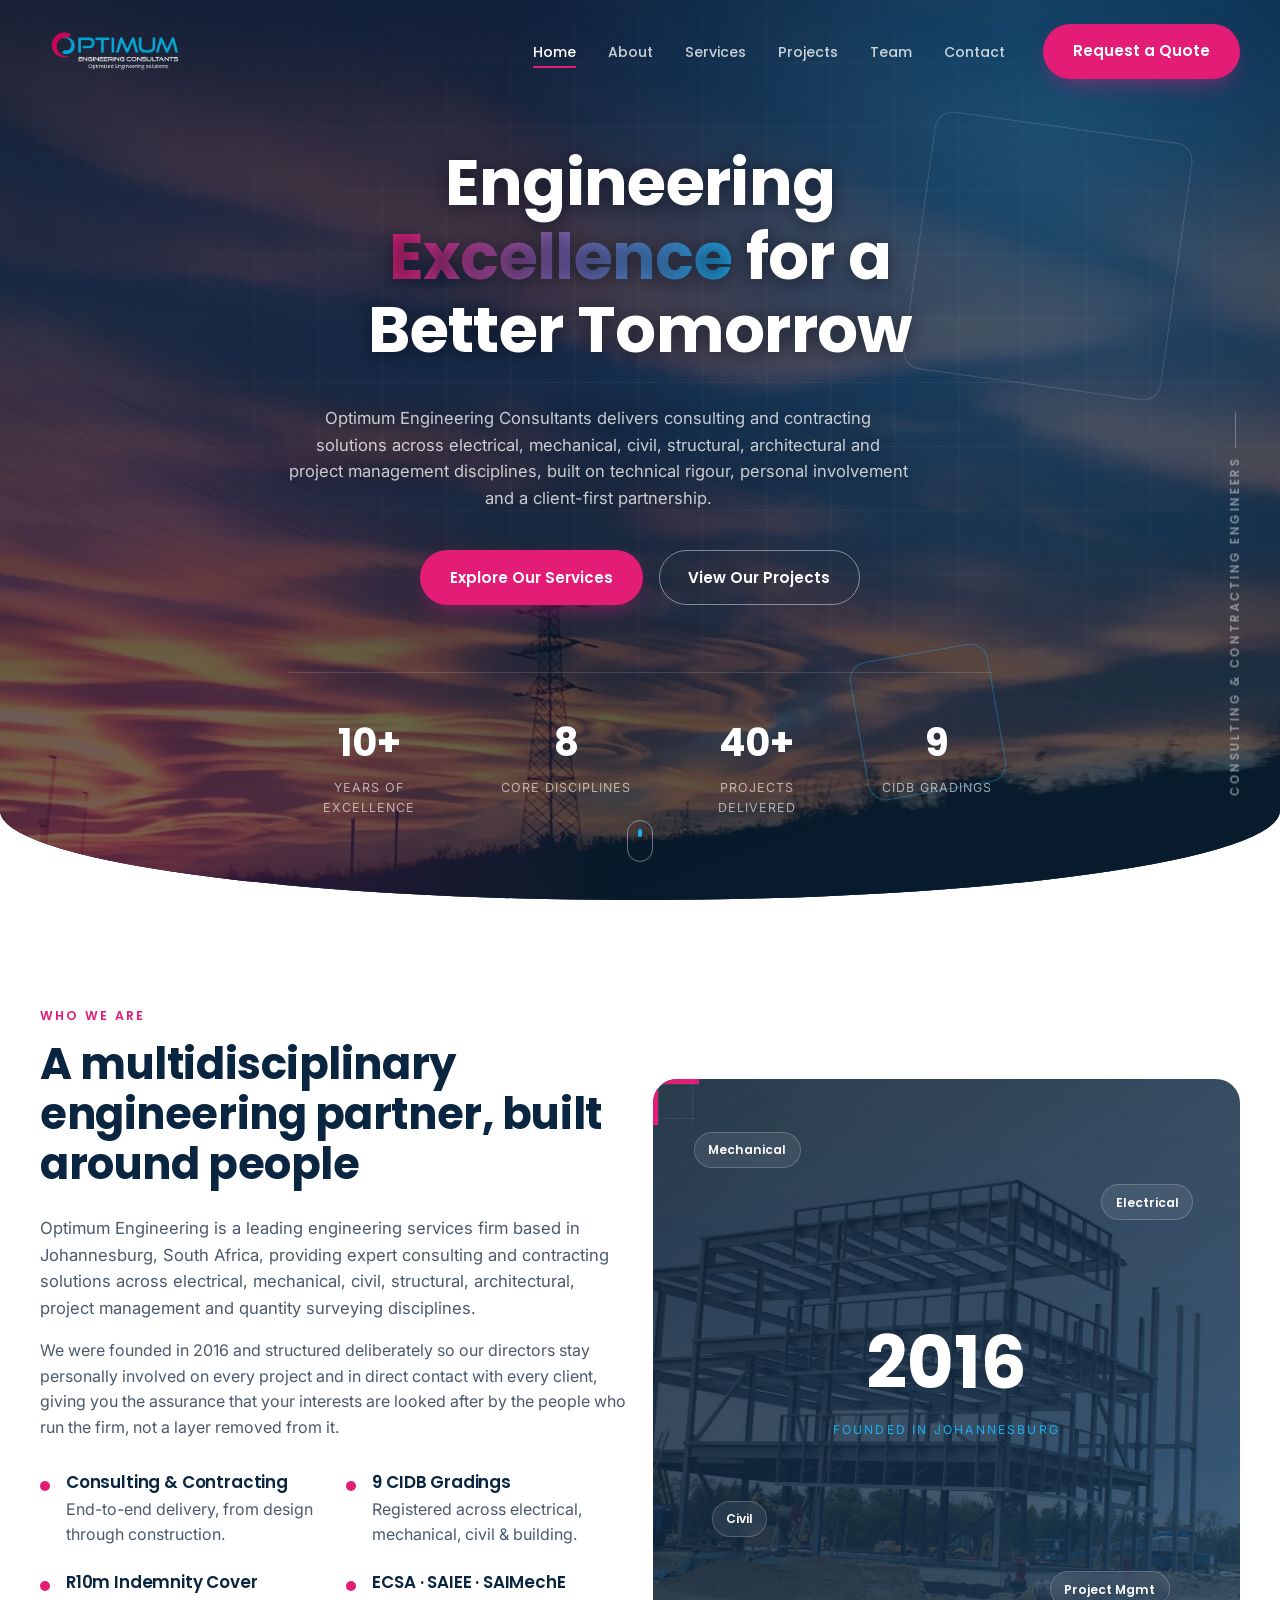
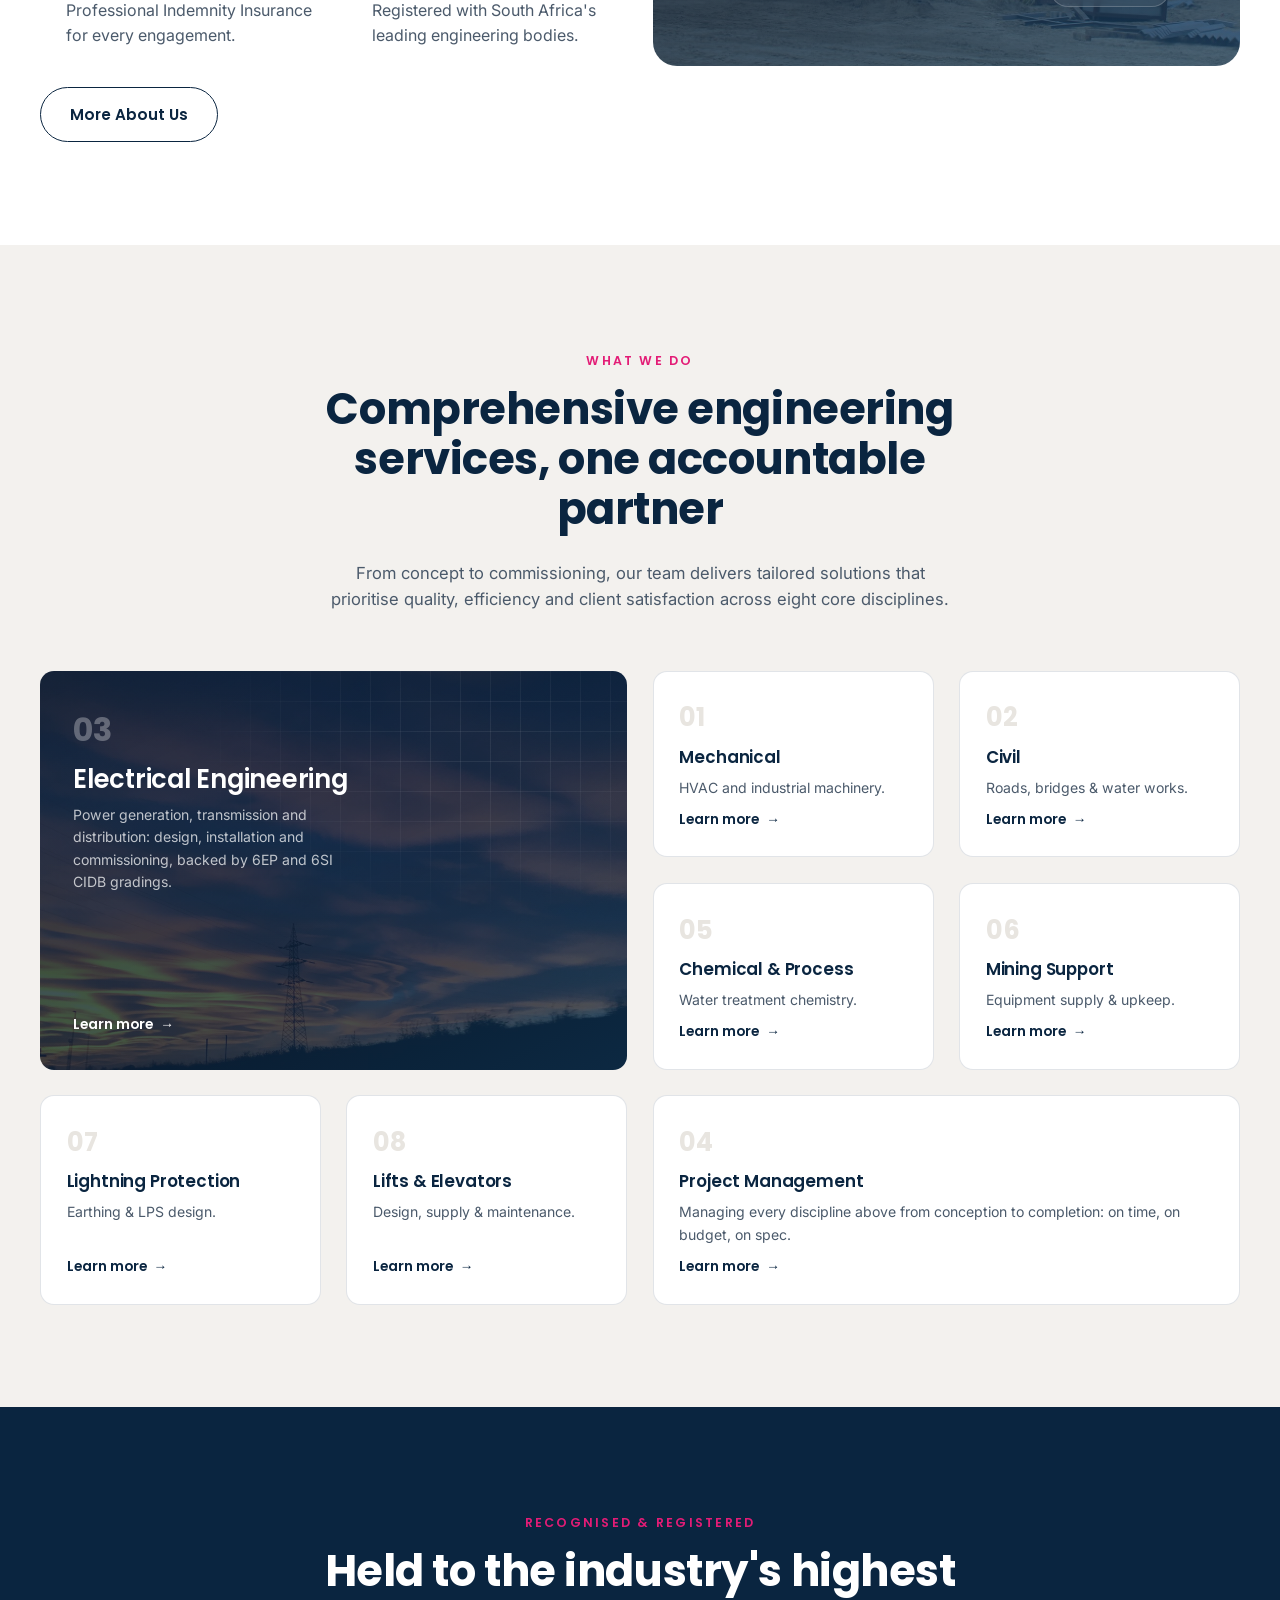
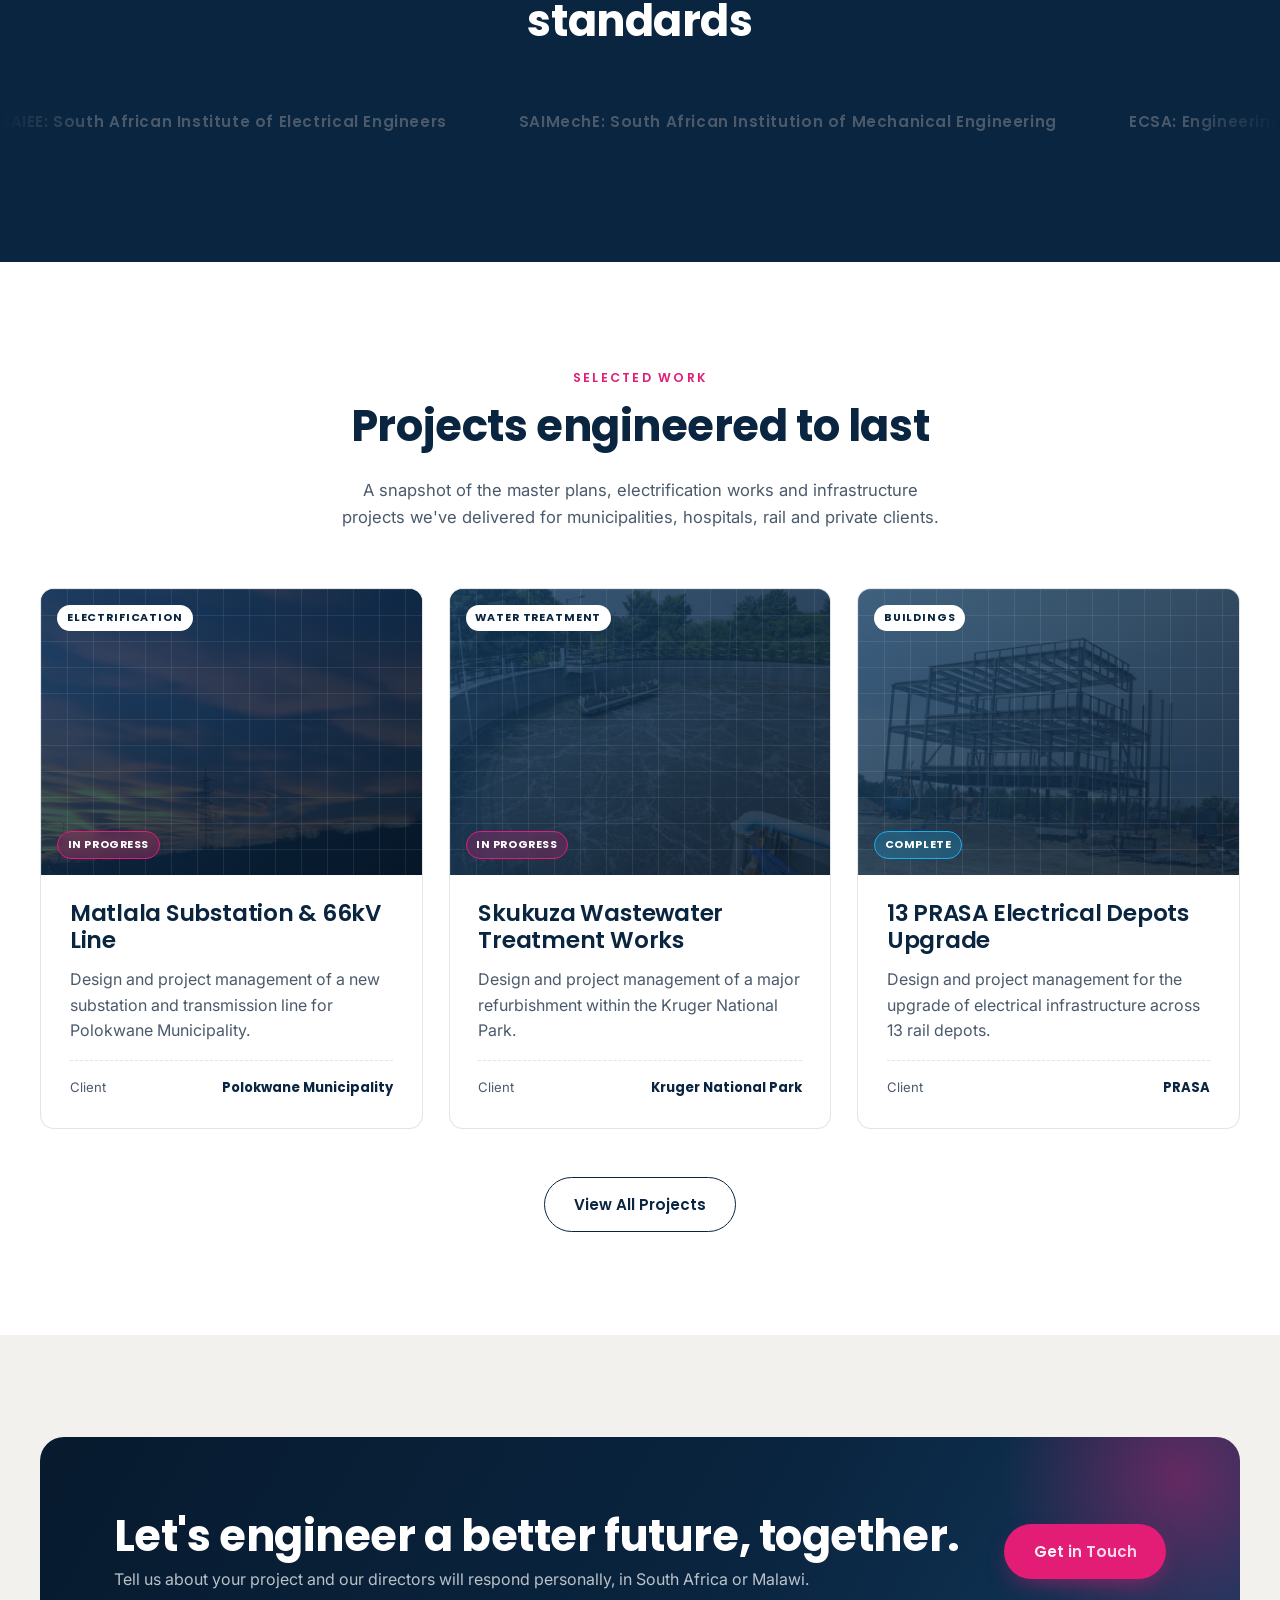
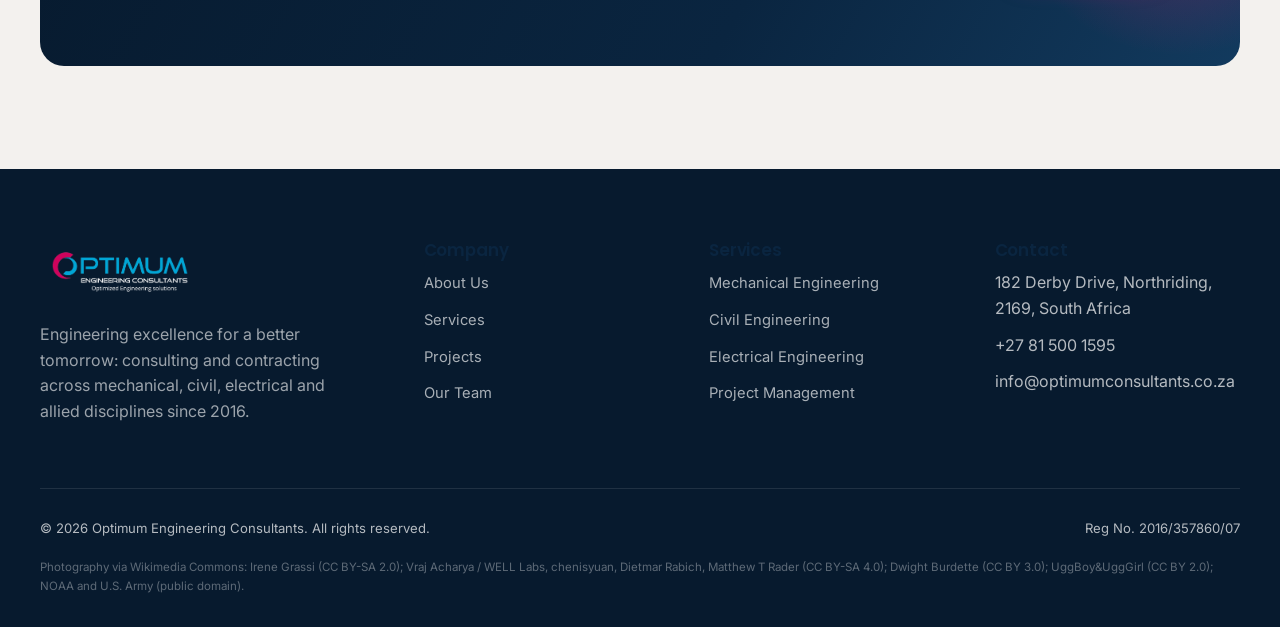
==== commit 8a95d632: "Remove eyebrow dashes, add photo to founding panel, tighten mobile cards - Remove leading dash befor" ====
--- a/index.html
+++ b/index.html
@@ -114,7 +114,7 @@
         <a href="about.html" class="btn btn--navy" style="margin-top:2.4rem;">More About Us</a>
       </div>
       <div data-reveal style="--reveal-delay:.15s;">
-        <div class="spec-panel bracket bracket--end">
+        <div class="spec-panel bracket bracket--end" style="--card-photo:url('../img/cards/building.jpg');">
           <span class="spec-chip spec-chip--1">Mechanical</span>
           <span class="spec-chip spec-chip--2">Electrical</span>
           <span class="spec-chip spec-chip--3">Civil</span>
--- a/assets/css/base.css
+++ b/assets/css/base.css
@@ -90,13 +90,6 @@
   color: var(--pink);
   margin-bottom: 1em;
 }
-.eyebrow::before{
-  content: '';
-  width: 28px;
-  height: 2px;
-  background: var(--pink);
-}
-
 .lede{
   font-size: clamp(1.02rem, 1.3vw, 1.18rem);
   max-width: 62ch;
@@ -129,7 +122,6 @@
   .lede{ font-size: .96rem; }
 
   .eyebrow{ font-size: .68rem; margin-bottom: .8em; }
-  .eyebrow::before{ width: 20px; }
 
   .section{ padding: 2.4rem 0; }
   .section-head{ margin-bottom: 1.8rem; }
--- a/assets/css/components.css
+++ b/assets/css/components.css
@@ -913,7 +913,10 @@
   display: flex;
   align-items: center;
   justify-content: center;
-  background: linear-gradient(145deg, var(--navy-deep), var(--navy) 60%, var(--navy-soft));
+  background:
+    linear-gradient(145deg, rgba(7,26,46,.86), rgba(10,37,64,.78) 60%, rgba(18,58,94,.72)),
+    var(--card-photo, none) center/cover no-repeat,
+    linear-gradient(145deg, var(--navy-deep), var(--navy) 60%, var(--navy-soft));
 }
 .spec-panel::before{
   content: '';
@@ -1112,10 +1115,31 @@
   .service-visual__cap{ font-size: .8rem; }
   .service-row__index{ font-size: .8rem; }
 
-  .project-card__body{ padding: 1.2rem 1.3rem 1.4rem; }
+  .project-card__media{ aspect-ratio: 16/9; }
+  .project-card__body{ padding: 1.1rem 1.2rem 1.25rem; }
+  .project-card__body h3{ font-size: .98rem; margin-bottom: .4rem; }
+  .project-card__body p{
+    font-size: .8rem;
+    line-height: 1.45;
+    margin-bottom: .7rem;
+    display: -webkit-box;
+    -webkit-line-clamp: 2;
+    -webkit-box-orient: vertical;
+    overflow: hidden;
+  }
+  .project-card__meta{ margin-top: .7rem; padding-top: .7rem; font-size: .74rem; }
   .project-card__tag, .project-card__status{ font-size: .6rem; padding: .35em .75em; }
   .filter-bar{ gap: .5rem; margin-bottom: 1.8rem; }
   .filter-btn{ padding: .5em 1.05em; font-size: .74rem; }
+
+  .card:not(.project-card):not(.team-card) p{
+    font-size: .82rem;
+    line-height: 1.45;
+    display: -webkit-box;
+    -webkit-line-clamp: 3;
+    -webkit-box-orient: vertical;
+    overflow: hidden;
+  }
 
   .team-card__avatar{ width: 48px; height: 48px; font-size: .92rem; border-radius: 10px; margin-bottom: 1rem; }
   .team-card__role{ font-size: .68rem; }
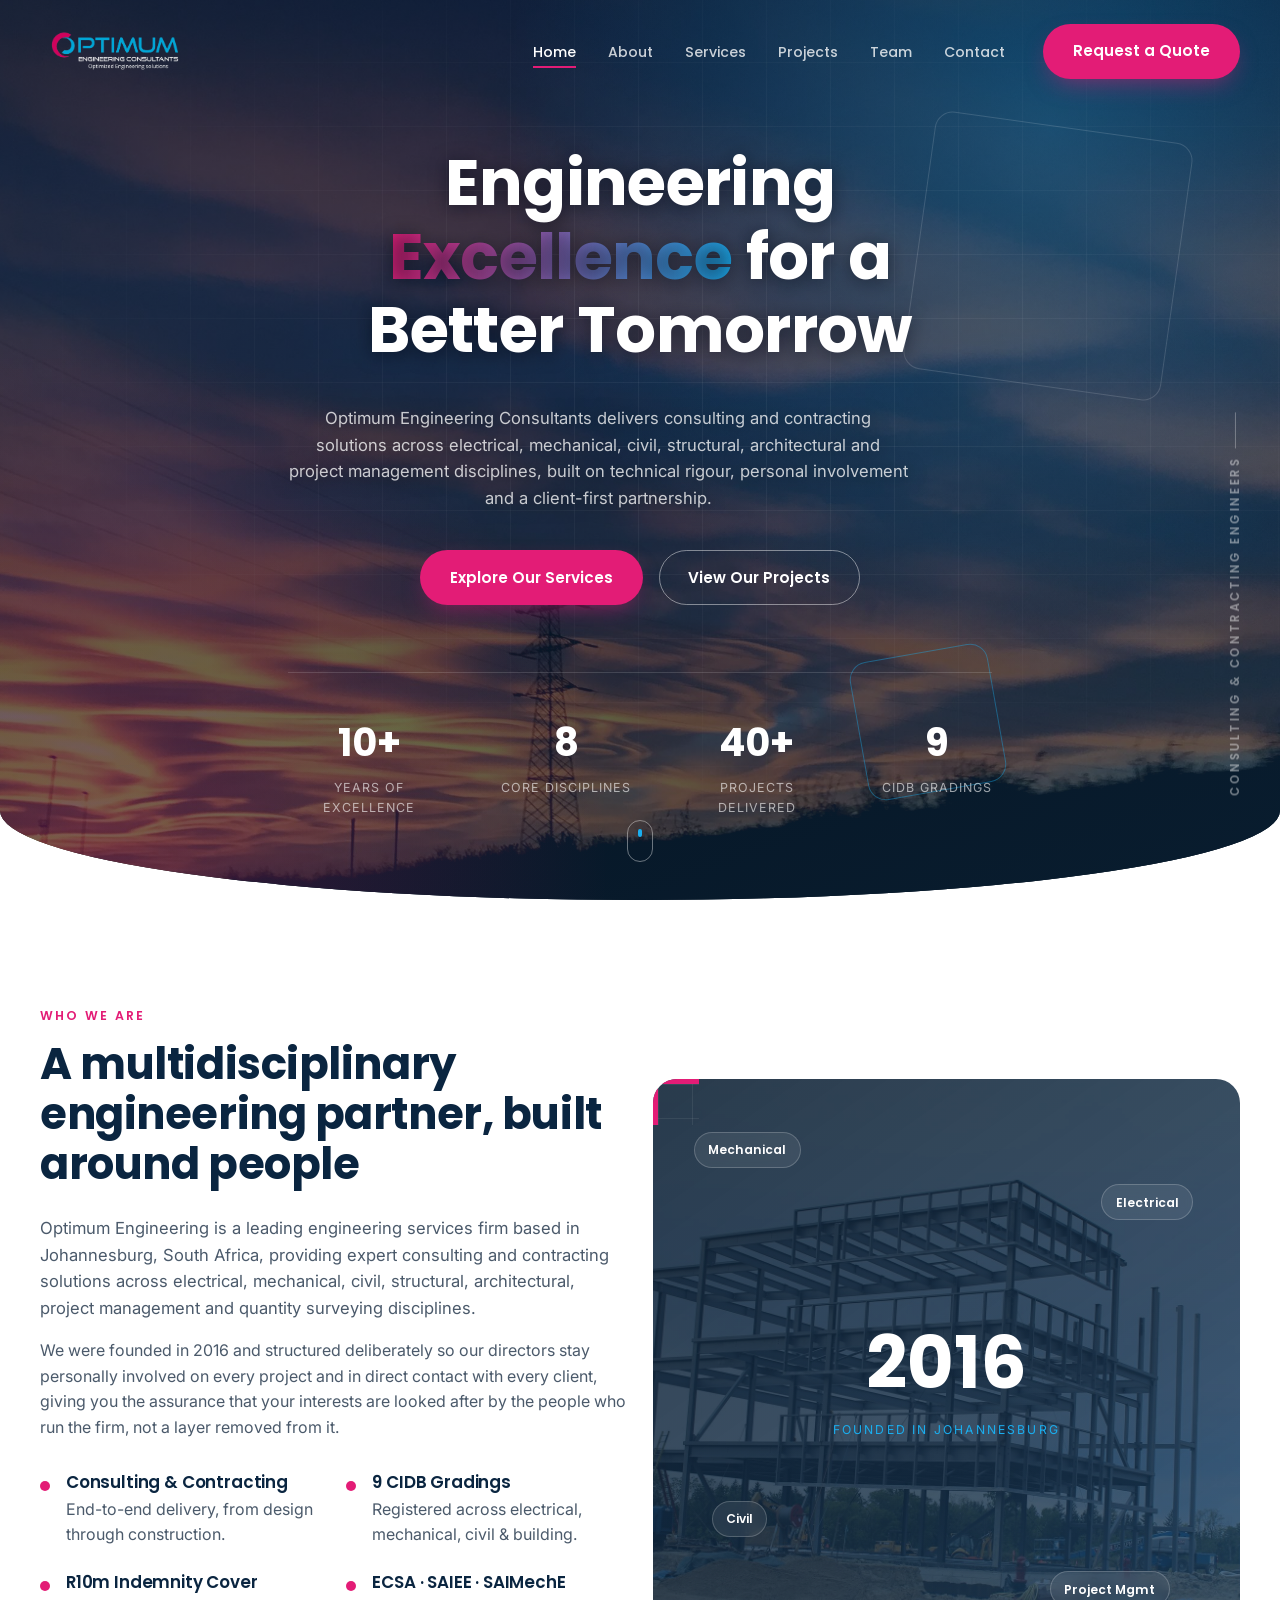
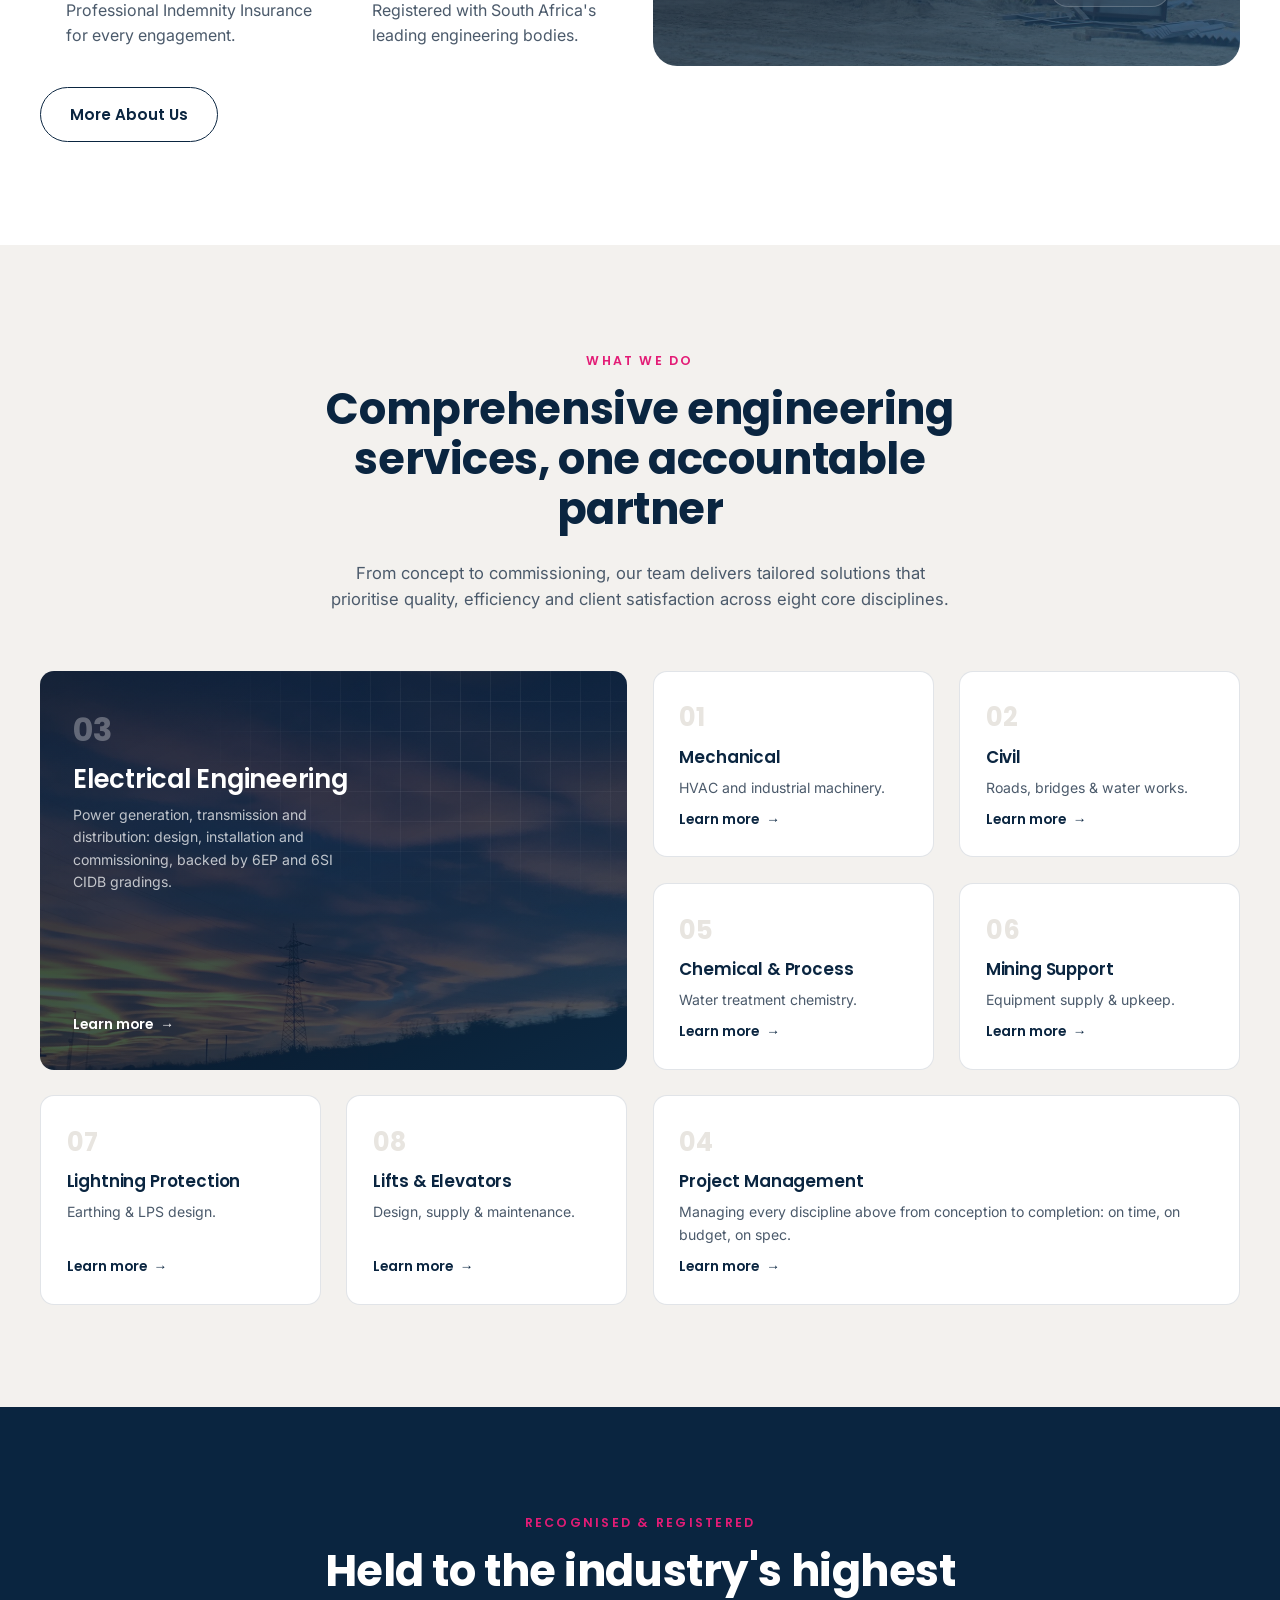
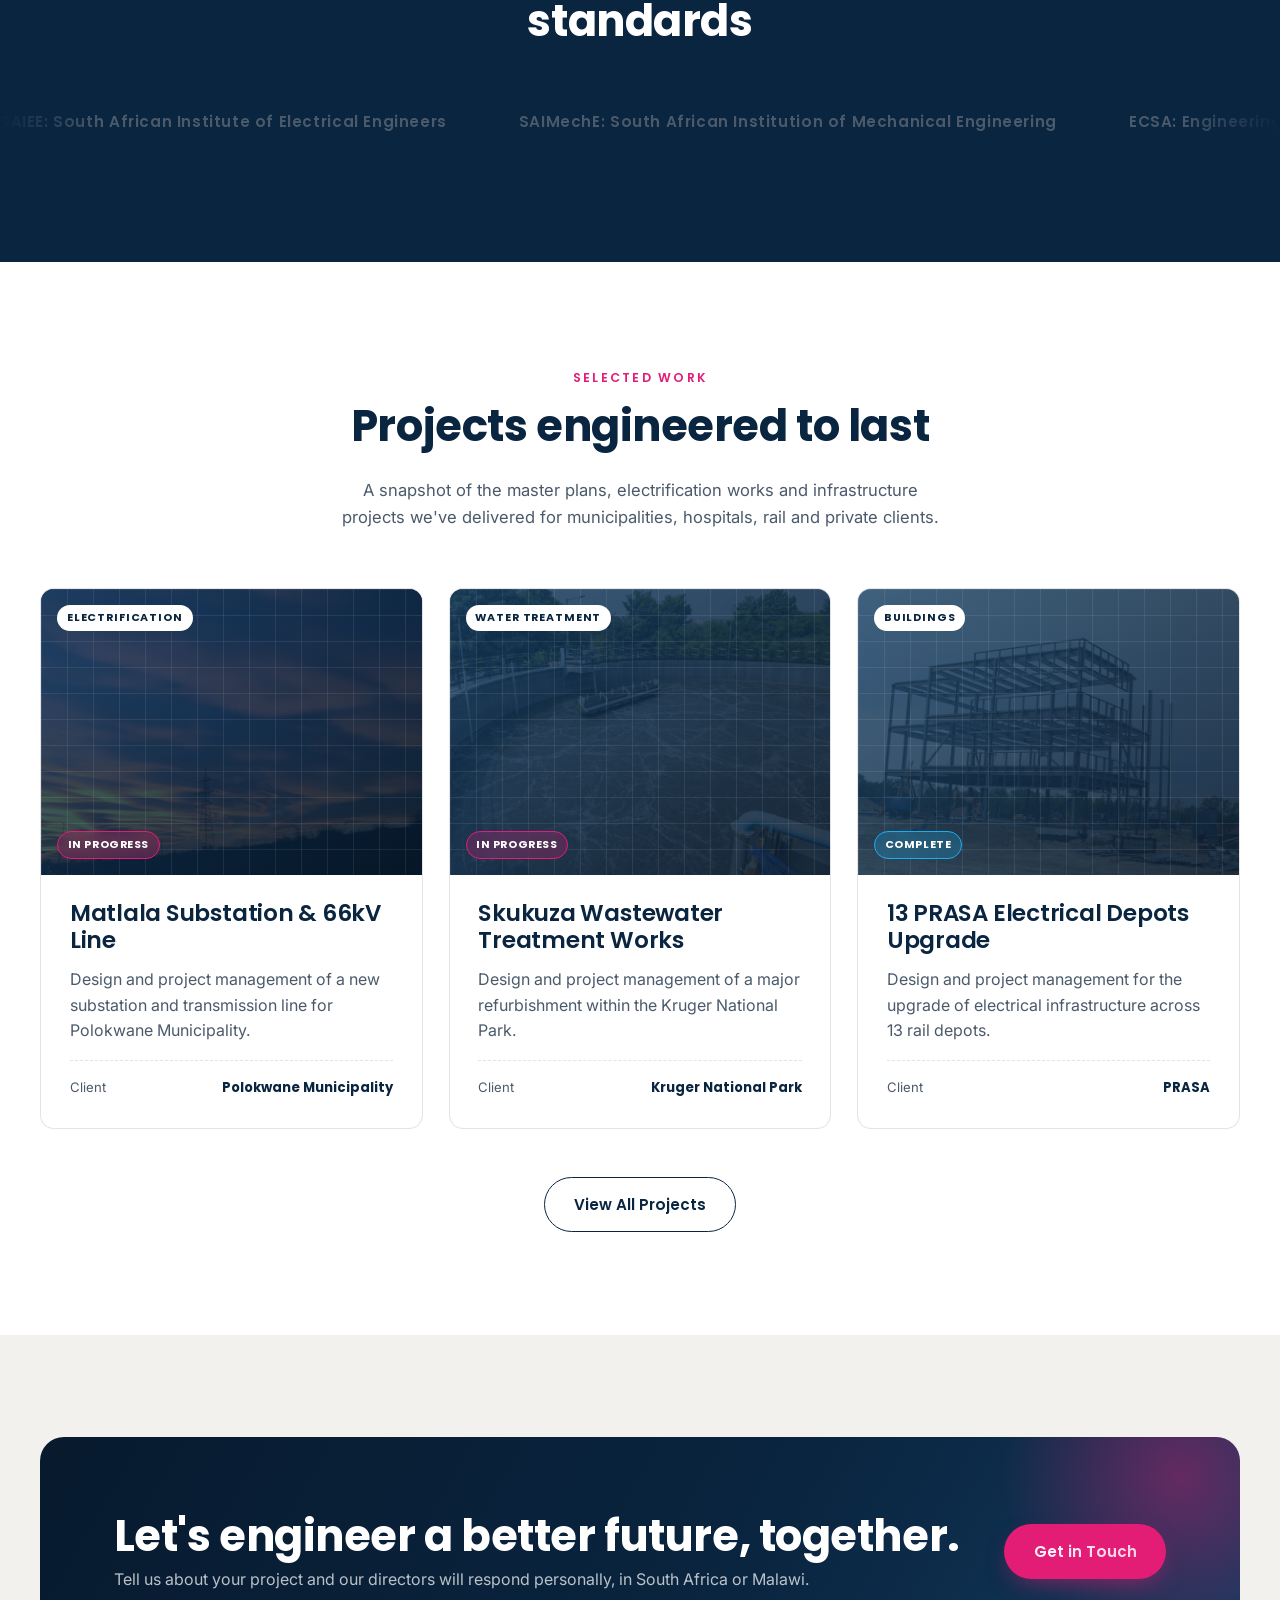
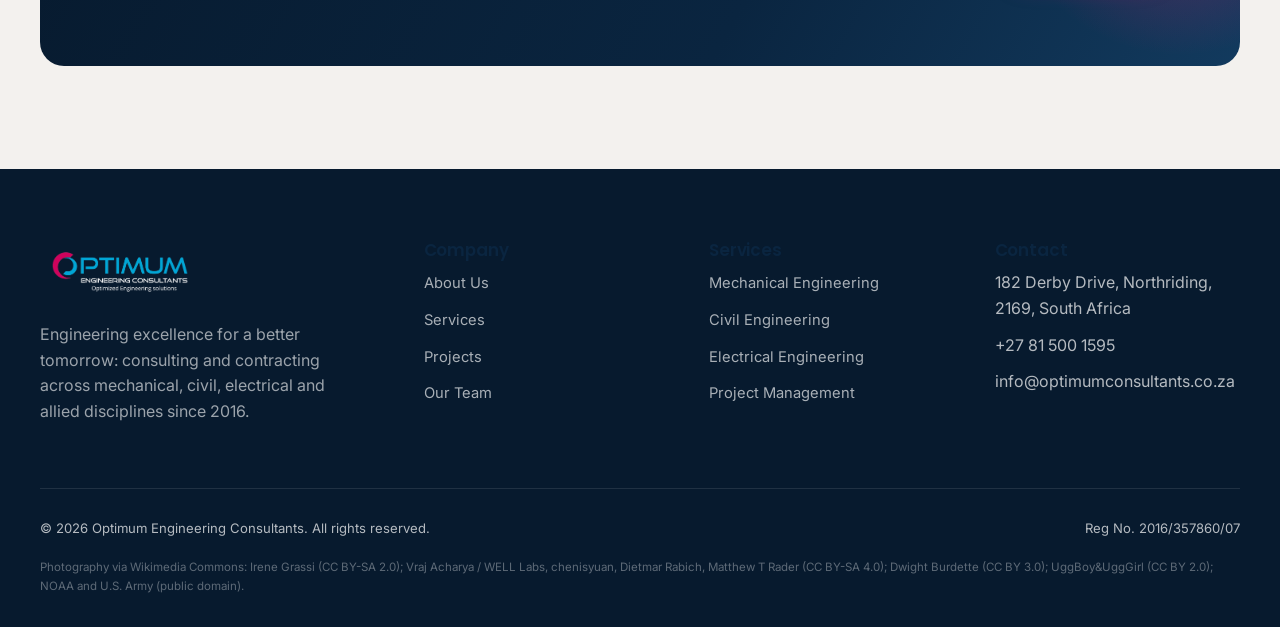
==== commit 0ec63b51: "Add page transition: spinning logo mark with black fade - Intercept internal link clicks to play a b" ====
--- a/index.html
+++ b/index.html
@@ -13,6 +13,7 @@
 <link rel="stylesheet" href="assets/css/animations.css">
 </head>
 <body>
+<div class="page-transition" aria-hidden="true"><div class="page-transition__logo-wrap"><img class="page-transition__logo" src="assets/img/logo-icon.png" alt=""></div></div>
 
 <header class="site-header">
   <div class="container">
--- a/assets/css/animations.css
+++ b/assets/css/animations.css
@@ -27,6 +27,60 @@
   [data-reveal-group].is-visible > *:nth-child(6){ transition-delay: .55s; }
   [data-reveal-group].is-visible > *:nth-child(7){ transition-delay: .65s; }
   [data-reveal-group].is-visible > *:nth-child(8){ transition-delay: .75s; }
+}
+
+.page-transition{
+  position: fixed;
+  inset: 0;
+  z-index: 999;
+  pointer-events: none;
+  background: #000;
+  opacity: 0;
+  animation: pageScrimCycle .4s ease reverse forwards;
+}
+@keyframes pageScrimCycle{
+  0%{ opacity: 0; }
+  100%{ opacity: .6; }
+}
+body.is-leaving .page-transition{
+  animation: pageScrimCycle .3s ease forwards;
+}
+.page-transition__logo-wrap{
+  position: absolute;
+  top: 50%; left: 50%;
+  width: clamp(48px, 6vw, 72px);
+  transform: translate(-50%, -50%);
+  opacity: 0;
+  animation: pageLogoCycle .4s ease reverse forwards;
+}
+.page-transition__logo{
+  display: block;
+  width: 100%;
+  height: auto;
+  animation: spinLoader 1s linear infinite;
+}
+@keyframes pageLogoCycle{
+  0%{ opacity: 0; }
+  100%{ opacity: 1; }
+}
+@keyframes spinLoader{
+  from{ transform: rotate(0deg); }
+  to{ transform: rotate(360deg); }
+}
+
+body.is-leaving .page-transition__logo-wrap{
+  animation: pageLogoCycle .3s ease forwards;
+}
+
+body > *:not(.page-transition){
+  animation: pageContentDim .4s ease forwards;
+}
+@keyframes pageContentDim{
+  from{ opacity: .3; }
+  to{ opacity: 1; }
+}
+body.is-leaving > *:not(.page-transition){
+  animation: pageContentDim .3s ease reverse forwards;
 }
 
 @keyframes fadeInUp{
